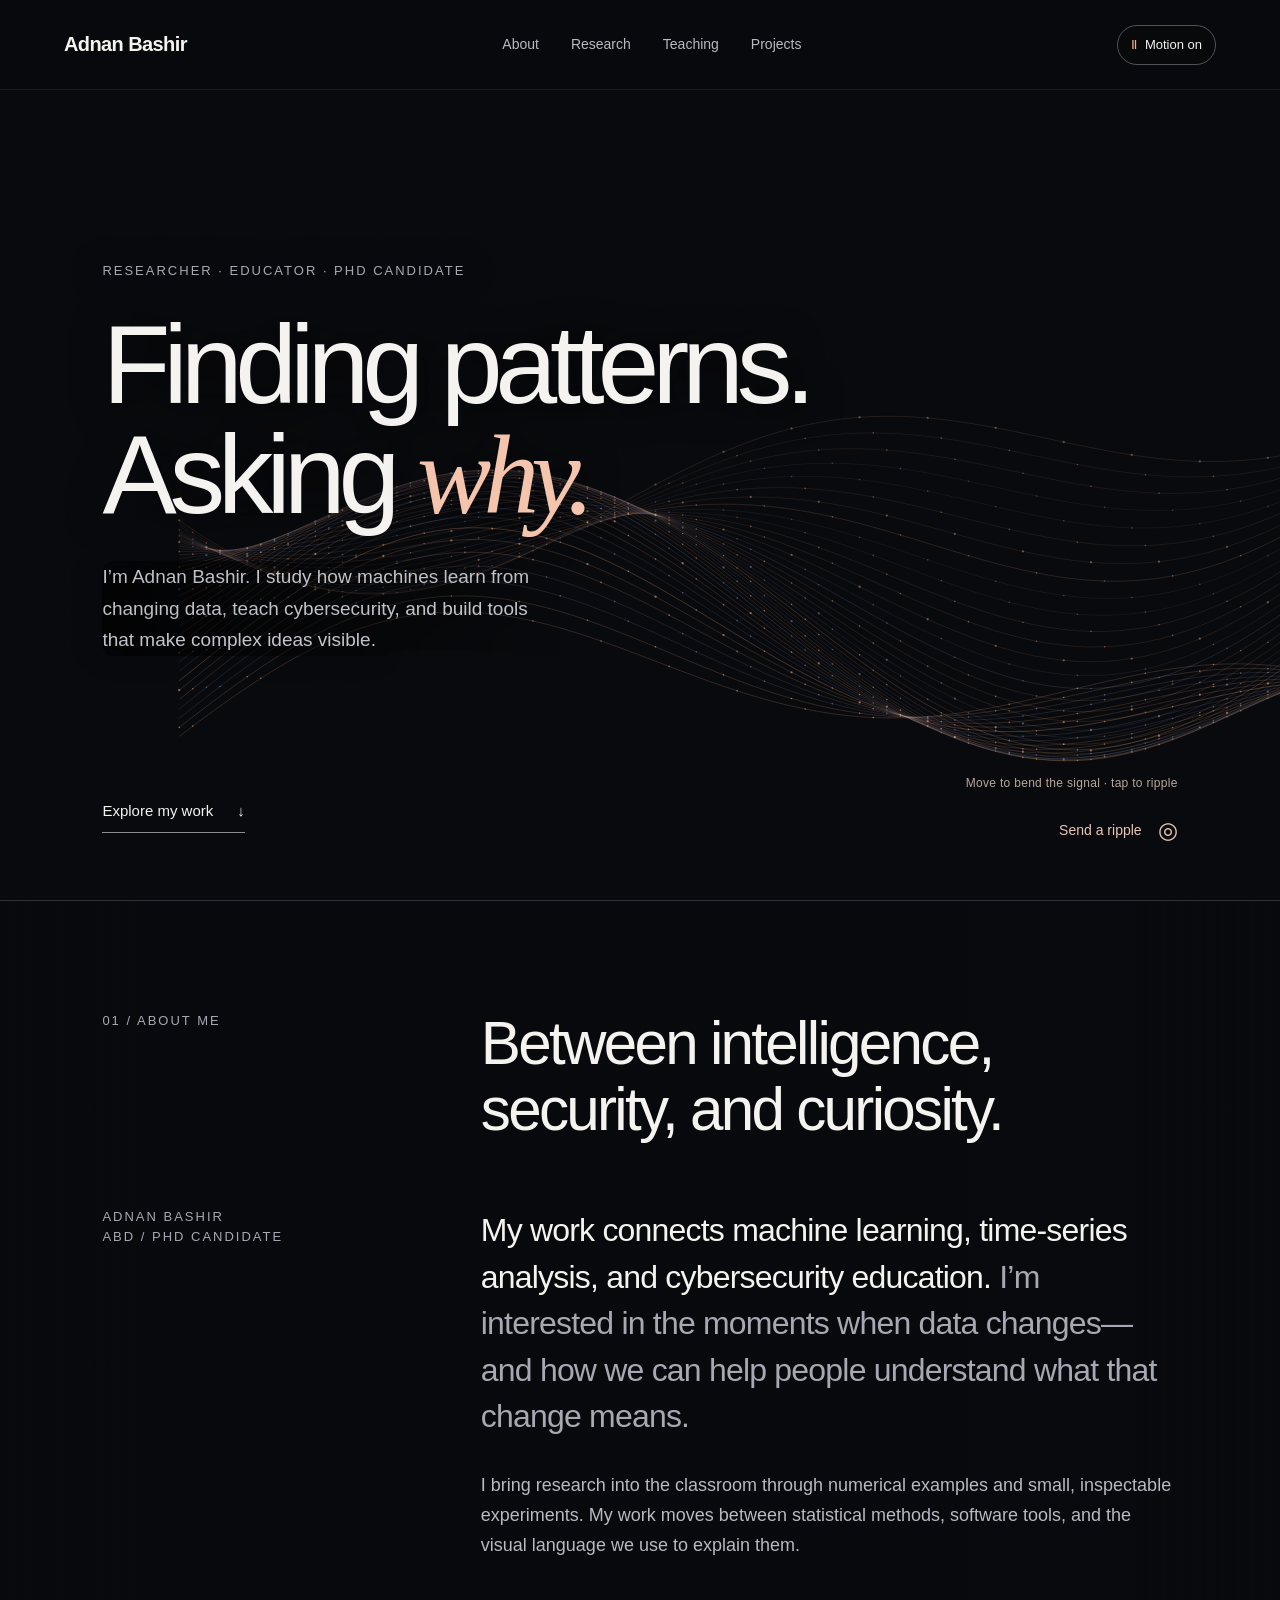
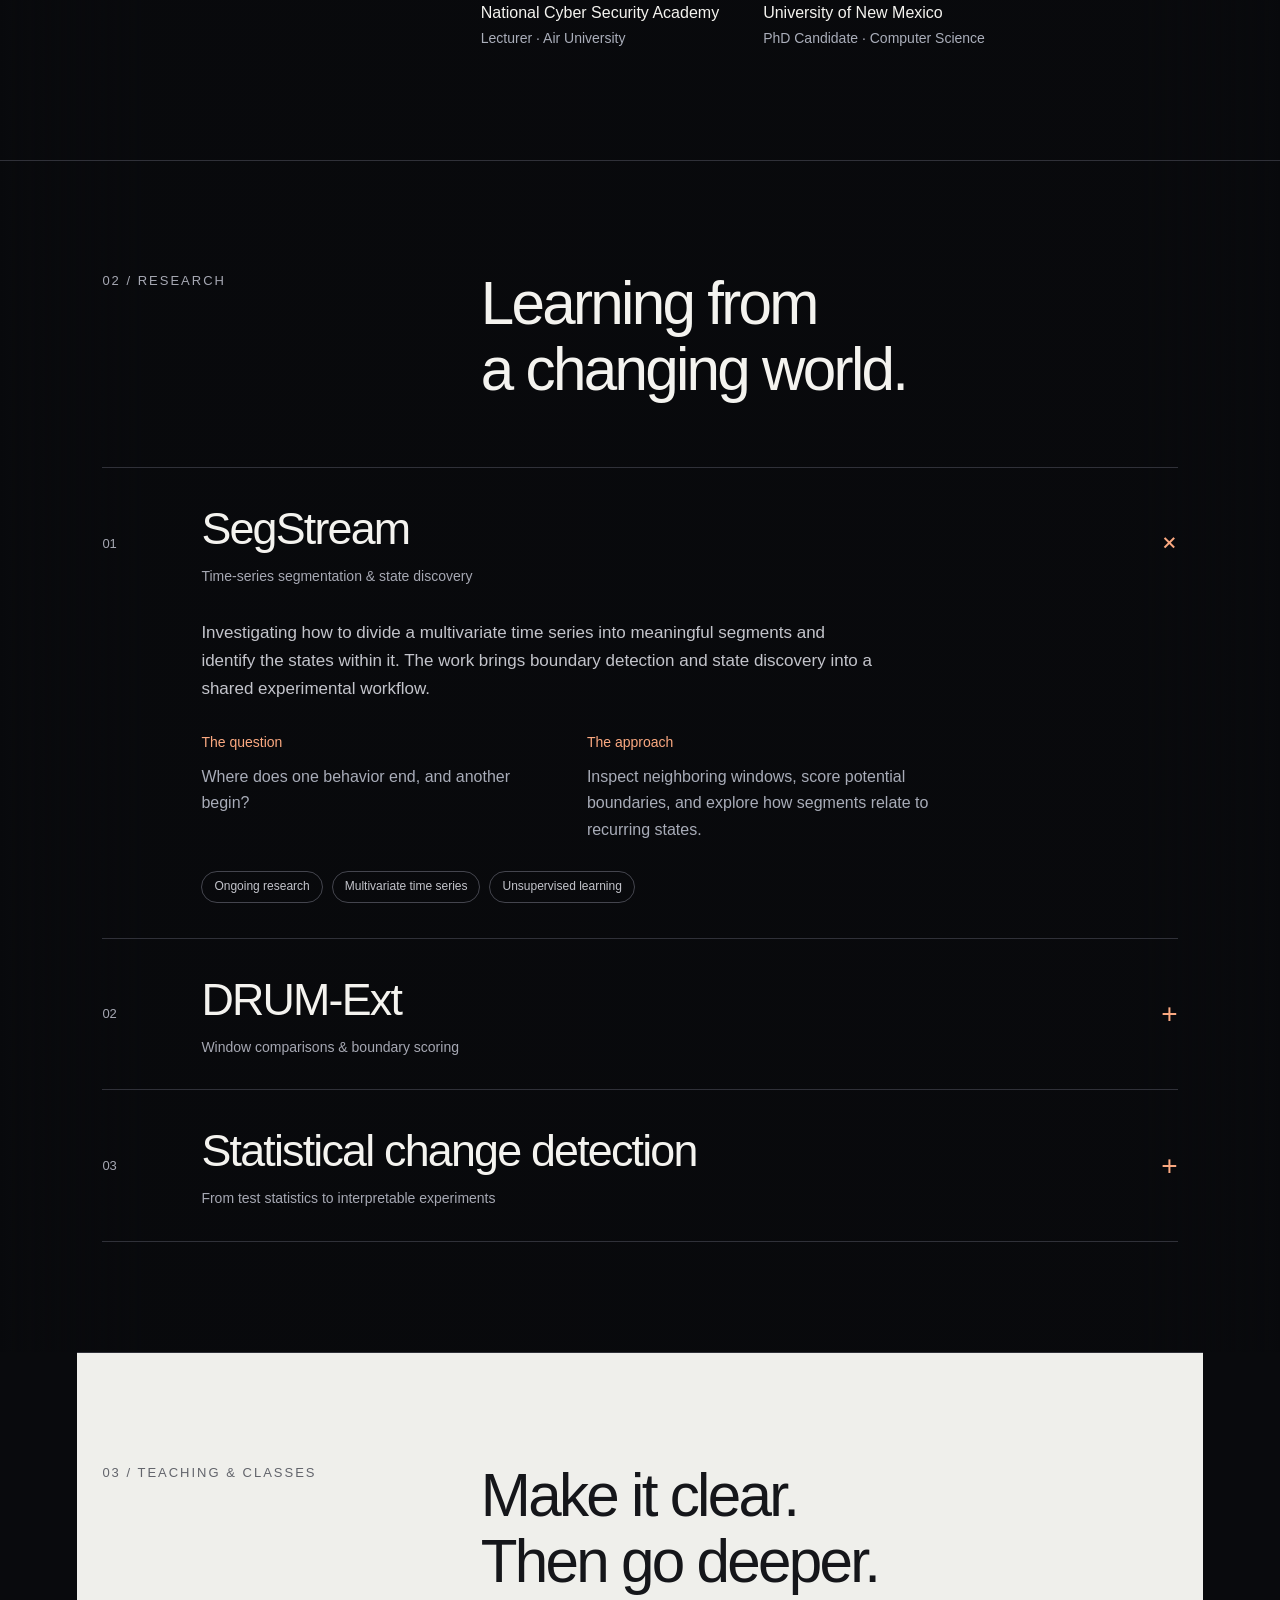
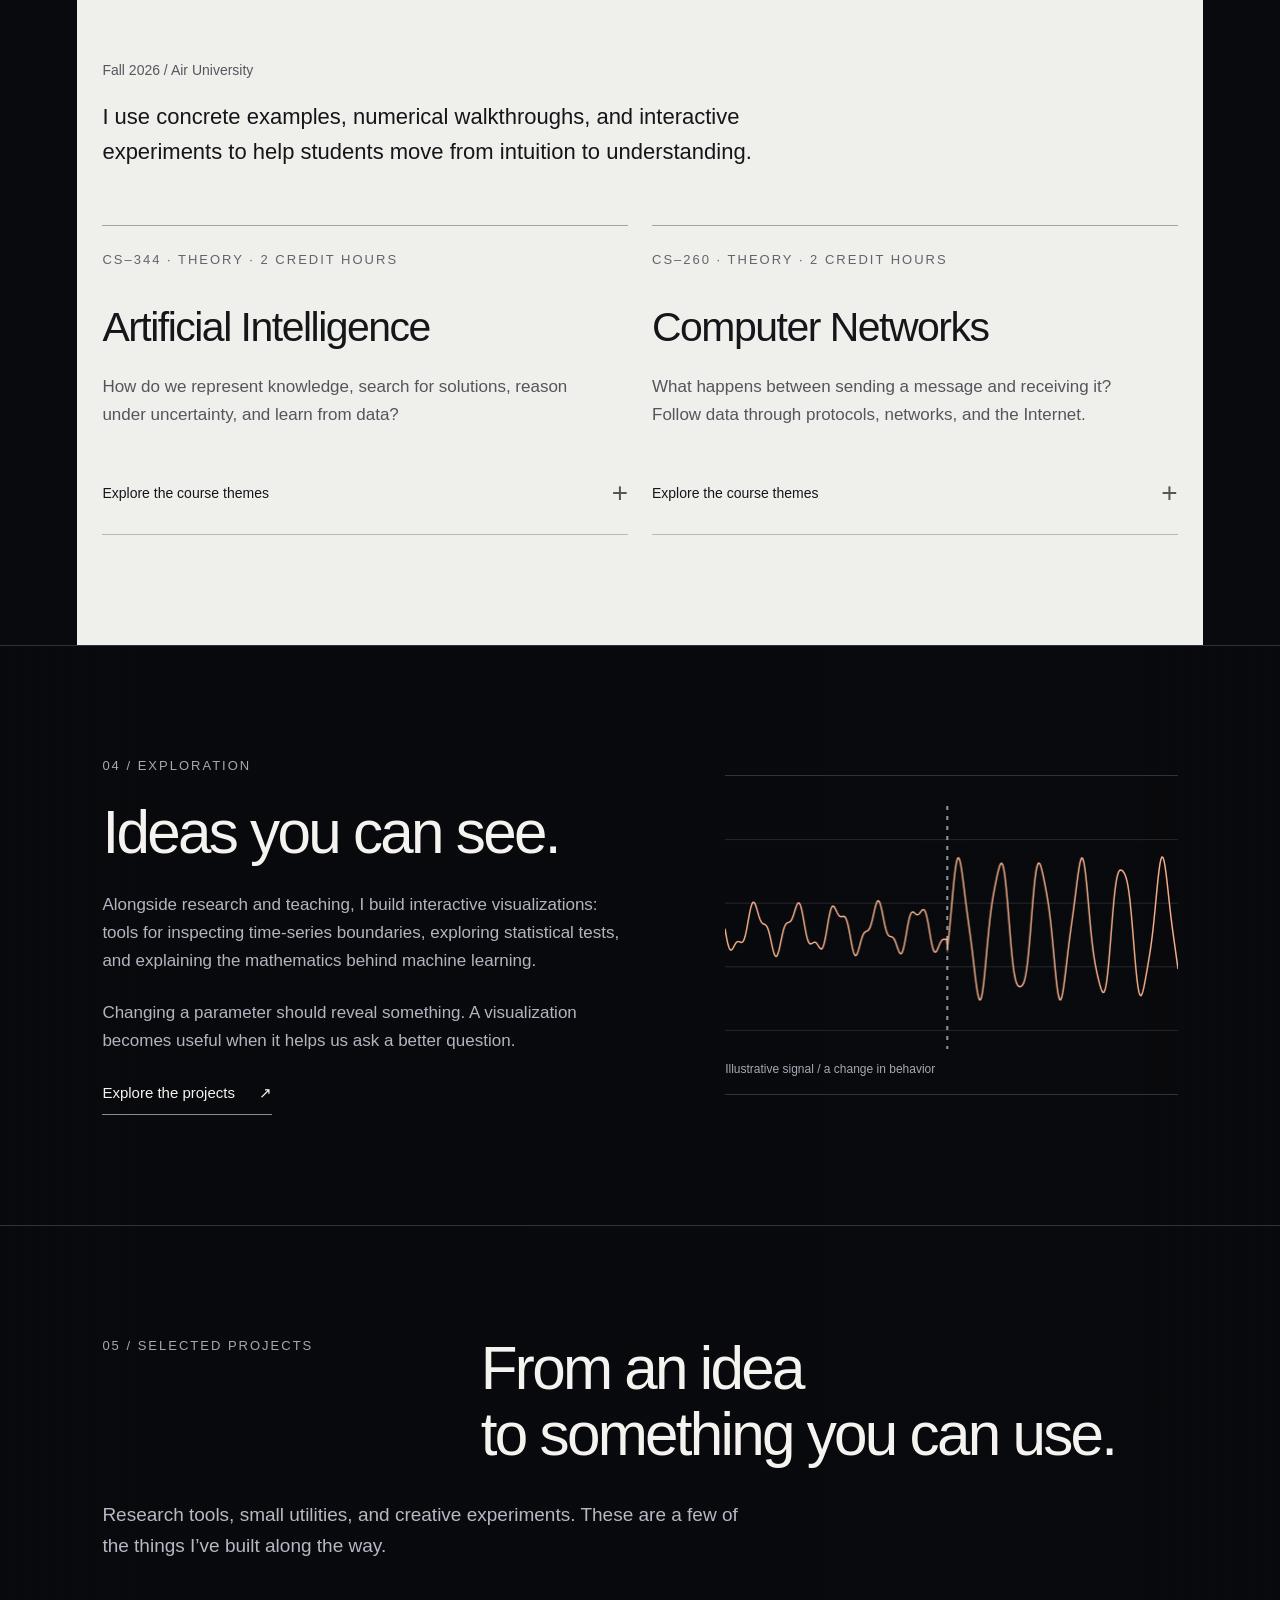
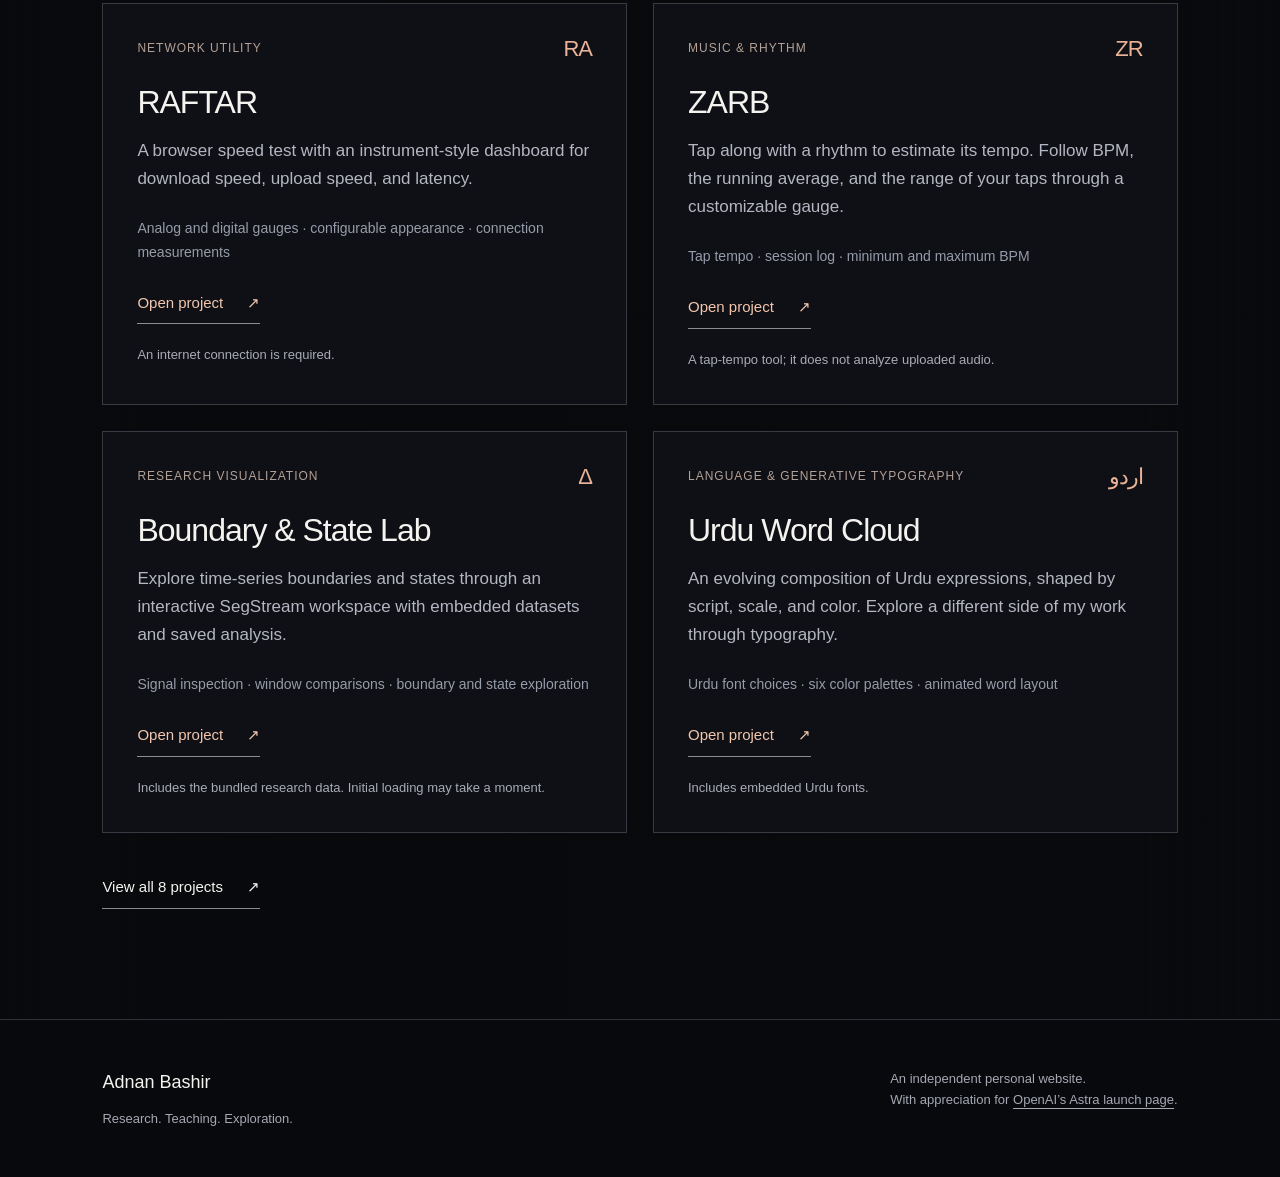
==== index.html @ ae1a03ff "Initial upload" ====
<!doctype html>
<html lang="en"><head><meta charset="utf-8"><meta name="viewport" content="width=device-width, initial-scale=1"><meta name="description" content="Adnan Bashir — AI and time-series researcher, cybersecurity educator, and PhD candidate. Teaching and research at the intersection of intelligence, security, and visual exploration."><meta name="theme-color" content="#090a0d"><title>Adnan Bashir — Research, teaching & exploration</title>
<link rel="stylesheet" href="portfolio.css"></head><body><canvas id="field" aria-hidden="true"></canvas><a class="skip" href="#about">Skip to content</a><header><a class="brand" href="#home">Adnan Bashir</a><nav aria-label="Main navigation"><a href="#about">About</a><a href="#research">Research</a><a href="#teaching">Teaching</a><a href="projects.html">Projects</a></nav><button class="motion" id="motion" aria-pressed="true" aria-label="Pause signal motion">Motion on</button></header><main>
<section id="home" class="hero"><div class="hero-content"><div class="eyebrow">Researcher · Educator · PhD candidate</div><h1>Finding patterns.<br>Asking <em>why.</em></h1><p class="intro">I’m Adnan Bashir. I study how machines learn from changing data, teach cybersecurity, and build tools that make complex ideas visible.</p></div><div class="hero-bottom"><a class="text-link" href="#research">Explore my work <span aria-hidden="true">↓</span></a><div class="signal-actions"><span class="interaction-hint">Move to bend the signal · tap to ripple</span><button class="ripple-button" id="ripple">Send a ripple <span aria-hidden="true">◎</span></button></div></div></section>
<section class="section" id="about"><div class="section-head"><div class="eyebrow">01 / About me</div><h2>Between intelligence,<br>security, and curiosity.</h2></div><div class="bio-grid"><div class="eyebrow">Adnan Bashir<br>ABD / PhD Candidate</div><div><p class="about-copy">My work connects machine learning, time-series analysis, and cybersecurity education. <span>I’m interested in the moments when data changes—and how we can help people understand what that change means.</span></p><p class="bio-note">I bring research into the classroom through numerical examples and small, inspectable experiments. My work moves between statistical methods, software tools, and the visual language we use to explain them.</p><div class="credentials"><div><strong>National Cyber Security Academy</strong>Lecturer · Air University</div><div><strong>University of New Mexico</strong>PhD Candidate · Computer Science</div></div></div></div></section>
<section class="section" id="research"><div class="section-head"><div class="eyebrow">02 / Research</div><h2>Learning from<br>a changing world.</h2></div><div class="research-list">
<details open><summary><span class="number">01</span><h3>SegStream<small>Time-series segmentation & state discovery</small></h3><span class="plus" aria-hidden="true">+</span></summary><div class="detail"><p>Investigating how to divide a multivariate time series into meaningful segments and identify the states within it. The work brings boundary detection and state discovery into a shared experimental workflow.</p><div class="research-notes"><div><h4>The question</h4><p>Where does one behavior end, and another begin?</p></div><div><h4>The approach</h4><p>Inspect neighboring windows, score potential boundaries, and explore how segments relate to recurring states.</p></div></div><div class="tags"><span>Ongoing research</span><span>Multivariate time series</span><span>Unsupervised learning</span></div></div></details>
<details><summary><span class="number">02</span><h3>DRUM-Ext<small>Window comparisons & boundary scoring</small></h3><span class="plus" aria-hidden="true">+</span></summary><div class="detail"><p>Exploring how comparisons between neighboring windows reveal changes in a signal. Experiments examine window size, feature behavior, and boundary scores across different datasets.</p><div class="research-notes"><div><h4>What I examine</h4><p>The influence of window length, feature changes, and the tolerance used to match detected boundaries.</p></div><div><h4>Why it matters</h4><p>A boundary should reflect a change in the underlying behavior, with evidence that can be inspected.</p></div></div><div class="tags"><span>Boundary detection</span><span>Window-based analysis</span><span>Experimental evaluation</span></div></div></details>
<details><summary><span class="number">03</span><h3>Statistical change detection<small>From test statistics to interpretable experiments</small></h3><span class="plus" aria-hidden="true">+</span></summary><div class="detail"><p>Studying nearest-neighbor two-sample tests and ISSD-related methods to understand the evidence behind a detected change. Numerical walkthroughs and visual experiments make assumptions and test behavior easier to inspect.</p><div class="research-notes"><div><h4>The question</h4><p>Do two windows contain evidence of the same distribution?</p></div><div><h4>The explanation</h4><p>Work through the statistic, its null behavior, and what changes under an alternative hypothesis.</p></div></div><div class="tags"><span>Two-sample testing</span><span>Nearest neighbors</span><span>Statistical reasoning</span></div></div></details></div></section>
<section class="section teaching" id="teaching"><div class="section-head"><div class="eyebrow">03 / Teaching & classes</div><h2>Make it clear.<br>Then go deeper.</h2></div><p class="semester">Fall 2026 / Air University</p><p class="teaching-intro">I use concrete examples, numerical walkthroughs, and interactive experiments to help students move from intuition to understanding.</p><div class="courses"><article class="course"><div class="eyebrow">CS–344 · Theory · 2 credit hours</div><h3>Artificial Intelligence</h3><p>How do we represent knowledge, search for solutions, reason under uncertainty, and learn from data?</p><details><summary>Explore the course themes <span class="plus" aria-hidden="true">+</span></summary><div class="detail"><ol><li>Intelligent agents and problem formulation</li><li>Search and problem solving</li><li>Knowledge representation and reasoning</li><li>Uncertainty and probabilistic thinking</li><li>Machine learning within the broader field of AI</li></ol></div></details></article><article class="course"><div class="eyebrow">CS–260 · Theory · 2 credit hours</div><h3>Computer Networks</h3><p>What happens between sending a message and receiving it? Follow data through protocols, networks, and the Internet.</p><details><summary>Explore the course themes <span class="plus" aria-hidden="true">+</span></summary><div class="detail"><ol><li>Network architecture and layered models</li><li>Applications and communication protocols</li><li>Transport and reliable delivery</li><li>Addressing, forwarding, and routing</li><li>Links, transmission, and network security foundations</li></ol></div></details></article></div></section>
<section class="section lab" id="exploration"><div><div class="eyebrow">04 / Exploration</div><h2>Ideas you can see.</h2><p>Alongside research and teaching, I build interactive visualizations: tools for inspecting time-series boundaries, exploring statistical tests, and explaining the mathematics behind machine learning.</p><p>Changing a parameter should reveal something. A visualization becomes useful when it helps us ask a better question.</p><a class="text-link" href="projects.html">Explore the projects <span aria-hidden="true">↗</span></a></div><div class="signal"><canvas id="signal" role="img" aria-label="Illustrative time series with a marked transition from low amplitude to high amplitude"></canvas><span class="signal-label">Illustrative signal / a change in behavior</span></div></section><section class="section featured-projects" id="projects"><div class="section-head"><div class="eyebrow">05 / Selected projects</div><h2>From an idea<br>to something you can use.</h2></div><p class="section-intro">Research tools, small utilities, and creative experiments. These are a few of the things I’ve built along the way.</p><div class="project-grid"><article class="project-card"><div class="project-meta"><span>Network utility</span><span class="project-mark" aria-hidden="true">RA</span></div><h3>RAFTAR</h3><p>A browser speed test with an instrument-style dashboard for download speed, upload speed, and latency.</p><p class="project-feature">Analog and digital gauges · configurable appearance · connection measurements</p><a class="text-link" href="apps/raftar/index.html" target="_blank" rel="noopener noreferrer" aria-label="Open RAFTAR in a new tab">Open project <span aria-hidden="true">↗</span></a><small>An internet connection is required.</small></article><article class="project-card"><div class="project-meta"><span>Music & rhythm</span><span class="project-mark" aria-hidden="true">ZR</span></div><h3>ZARB</h3><p>Tap along with a rhythm to estimate its tempo. Follow BPM, the running average, and the range of your taps through a customizable gauge.</p><p class="project-feature">Tap tempo · session log · minimum and maximum BPM</p><a class="text-link" href="apps/zarb/index.html" target="_blank" rel="noopener noreferrer" aria-label="Open ZARB in a new tab">Open project <span aria-hidden="true">↗</span></a><small>A tap-tempo tool; it does not analyze uploaded audio.</small></article><article class="project-card"><div class="project-meta"><span>Research visualization</span><span class="project-mark" aria-hidden="true">Δ</span></div><h3>Boundary & State Lab</h3><p>Explore time-series boundaries and states through an interactive SegStream workspace with embedded datasets and saved analysis.</p><p class="project-feature">Signal inspection · window comparisons · boundary and state exploration</p><a class="text-link" href="apps/segstream/index.html" target="_blank" rel="noopener noreferrer" aria-label="Open Boundary & State Lab in a new tab">Open project <span aria-hidden="true">↗</span></a><small>Includes the bundled research data. Initial loading may take a moment.</small></article><article class="project-card"><div class="project-meta"><span>Language & generative typography</span><span class="project-mark" aria-hidden="true">اردو</span></div><h3>Urdu Word Cloud</h3><p>An evolving composition of Urdu expressions, shaped by script, scale, and color. Explore a different side of my work through typography.</p><p class="project-feature">Urdu font choices · six color palettes · animated word layout</p><a class="text-link" href="apps/urdu-cloud/index.html" target="_blank" rel="noopener noreferrer" aria-label="Open Urdu Word Cloud in a new tab">Open project <span aria-hidden="true">↗</span></a><small>Includes embedded Urdu fonts.</small></article></div><div class="projects-footer-link"><a class="text-link" href="projects.html">View all 8 projects <span aria-hidden="true">↗</span></a></div></section></main>
<footer><div><div class="footer-name">Adnan Bashir</div><p>Research. Teaching. Exploration.</p></div><div><p>An independent personal website.</p><p>With appreciation for <a href="https://openai.com/index/gpt-6-astra/" target="_blank" rel="noopener noreferrer">OpenAI’s Astra launch page</a>.</p></div></footer>
<script src="signal.js" defer></script></body></html>
---- portfolio.css ----
:root{--bg:#090a0d;--fg:#f4f3ef;--muted:#a6a8b3;--line:#303139;--accent:#fba981}*{box-sizing:border-box}html{scroll-behavior:smooth;scroll-padding-top:100px}body{margin:0;background:var(--bg);color:var(--fg);font:17px/1.65 Arial,Helvetica,sans-serif}a{color:inherit;text-decoration:none}button{font:inherit}a:focus-visible,button:focus-visible,summary:focus-visible{outline:2px solid var(--accent);outline-offset:7px}.skip{position:fixed;top:-100px;background:var(--fg);color:var(--bg);padding:12px;z-index:10}.skip:focus{top:10px}header{height:90px;padding:0 5vw;display:flex;align-items:center;justify-content:space-between;border-bottom:1px solid #ffffff15;background:#090a0de8;position:sticky;top:0;z-index:5;backdrop-filter:blur(18px)}.brand{font-size:20px;letter-spacing:-.6px;font-weight:600}nav{display:flex;gap:32px;font-size:14px}nav a{color:#b8bac2}nav a:hover,nav a.active{color:var(--fg)}main{overflow:hidden}.hero{position:relative;min-height:760px;height:calc(100svh - 90px);max-height:1080px;display:flex;flex-direction:column;justify-content:center;padding:70px 8vw 120px}.hero canvas{position:absolute;inset:0;width:100%;height:100%;opacity:.8;pointer-events:none}.hero:after{content:'';position:absolute;inset:0;background:linear-gradient(90deg,#090a0dd9,transparent 85%);pointer-events:none}.hero-content,.hero-bottom{position:relative;z-index:1}.eyebrow{font:13px/1.5 Arial,sans-serif;letter-spacing:2px;text-transform:uppercase;color:var(--muted)}h1{font-size:clamp(64px,8.7vw,142px);font-weight:400;line-height:.99;letter-spacing:-.065em;margin:30px 0}h1 em{font-family:Georgia,serif;font-weight:400;color:#f4c4ad;letter-spacing:-.07em}.intro{max-width:460px;color:#c3c4cb;font-size:19px;line-height:1.65}.hero-bottom{position:absolute;bottom:42px;left:8vw;right:8vw;display:flex;justify-content:space-between;align-items:center}.text-link{display:inline-flex;gap:24px;align-items:center;border-bottom:1px solid #8c8b91;padding-bottom:8px;font-size:15px}.motion{border:1px solid #52515a;background:#090a0d88;color:var(--fg);padding:8px 15px;border-radius:24px;font-size:13px;cursor:pointer}.section{padding:110px 8vw;border-top:1px solid var(--line)}.section-head{display:grid;grid-template-columns:1fr 2fr;gap:30px;margin-bottom:64px}h2{font-size:clamp(36px,4.7vw,74px);line-height:1.1;font-weight:400;letter-spacing:-.045em;margin:0}p{margin:0 0 24px}.about-copy{font-size:clamp(22px,2.5vw,36px);line-height:1.45;letter-spacing:-.025em}.about-copy span{color:var(--muted)}.bio-grid{display:grid;grid-template-columns:1fr 2fr;gap:30px}.credentials{display:flex;gap:44px;margin-top:40px;font-size:14px;color:#aaaeba}.credentials strong{display:block;font-size:16px;color:var(--fg);font-weight:400}.research-list{border-top:1px solid var(--line)}details{border-bottom:1px solid var(--line)}summary{cursor:pointer;list-style:none;display:grid;grid-template-columns:75px 1fr auto;align-items:center;gap:24px;padding:34px 0}summary::-webkit-details-marker{display:none}.number{font-size:13px;color:var(--muted)}summary h3{font-size:clamp(28px,3.5vw,48px);line-height:1.2;font-weight:400;letter-spacing:-.04em;margin:0}summary small{font-size:14px;font-weight:400;letter-spacing:0;color:var(--muted);display:block;margin-top:12px}.plus{font-size:28px;font-weight:300;color:var(--accent)}details[open] .plus{transform:rotate(45deg)}.detail{max-width:840px;padding:0 0 35px 99px;color:#c3c4cb}.detail p{max-width:680px}.tags{display:flex;flex-wrap:wrap;gap:9px}.tags span{border:1px solid #44454e;border-radius:20px;padding:5px 12px;font-size:12px}.teaching{background:#efefeb;color:#15161a}.teaching .eyebrow{color:#62646b}.teaching-intro{max-width:650px;font-size:22px;line-height:1.55}.courses{display:grid;grid-template-columns:1fr 1fr;gap:24px;margin-top:56px}.course{border-top:1px solid #a3a4a6;padding-top:24px}.course h3{font-weight:400;font-size:36px;letter-spacing:-1.5px;line-height:1.15;margin:35px 0 22px}.course p{max-width:470px;color:#53565d}.course details{border-color:#b7b8ba}.course summary{display:flex;justify-content:space-between;padding:17px 0;font-size:14px}.course .plus{color:#555}.course .detail{padding:5px 0 22px;color:#53565d;font-size:16px}.course ol{padding-left:24px}.lab{display:grid;grid-template-columns:1.15fr 1fr;gap:8vw;align-items:center}.lab h2{margin:25px 0}.lab p{color:#b2b5c0}.signal{height:320px;border-top:1px solid var(--line);border-bottom:1px solid var(--line);position:relative}.signal canvas{width:100%;height:100%}.signal-label{position:absolute;bottom:15px;left:0;font-size:12px;color:var(--muted)}footer{padding:48px 8vw;border-top:1px solid var(--line);display:flex;justify-content:space-between;gap:24px;font-size:13px;color:var(--muted)}footer p{margin:0}footer a{text-decoration:underline;text-underline-offset:4px}.footer-name{color:var(--fg);font-size:18px;margin-bottom:10px} @media(max-width:720px){header{height:auto;min-height:82px;padding:18px 6vw;gap:15px;flex-wrap:wrap}nav{gap:19px;font-size:13px}.hero{height:760px;min-height:680px;padding:60px 6vw 130px}h1{font-size:clamp(58px,12.5vw,90px)}.hero-bottom{left:6vw;right:6vw}.section{padding:70px 6vw}.section-head,.bio-grid,.lab{grid-template-columns:1fr;gap:25px}.section-head{margin-bottom:36px}.credentials{flex-direction:column;gap:20px}.courses{grid-template-columns:1fr;gap:45px}summary{grid-template-columns:28px 1fr 20px;gap:12px}.detail{padding-left:40px}.signal{height:240px}footer{flex-direction:column;padding:35px 6vw}.intro{font-size:17px;max-width:340px}}@media(prefers-reduced-motion:reduce){html{scroll-behavior:auto}}
/* Persistent signal stage: content remains above the interactive field. */
body{isolation:isolate}#field{position:fixed;inset:0;width:100%;height:100%;pointer-events:none;z-index:0}header,main,footer{position:relative;z-index:1}header{position:sticky;gap:24px}.hero:after{display:none}.hero-content{width:max-content;max-width:100%;text-shadow:0 2px 36px #090a0d}.hero .intro{background:linear-gradient(90deg,#090a0da6,transparent);border-radius:12px}.section{position:relative;background:linear-gradient(90deg,transparent,#090a0ded 11%,#090a0df5 89%,transparent)}.teaching{background:linear-gradient(90deg,#efefebd4,#efefeb 11%,#efefeb 89%,#efefebd4)}footer{background:#090a0de0}.motion{white-space:nowrap;font-size:13px;padding:8px 13px;min-height:40px}.motion:before{content:'Ⅱ';padding-right:8px;color:var(--accent)}.motion[aria-pressed=false]:before{content:'▷'}.signal-actions{display:flex;flex-direction:column;align-items:flex-end;gap:10px}.interaction-hint{font-size:12px;color:#b8a69c;letter-spacing:.3px}.ripple-button{border:0;color:#e8c6b5;background:transparent;padding:8px 0;cursor:pointer;font-size:14px;display:flex;gap:16px;align-items:center}.ripple-button:disabled{opacity:.45;cursor:default}.ripple-button span{font-size:23px}.bio-note{font-size:18px;color:#b7b9c3;margin-top:32px;max-width:750px}.research-notes{display:grid;grid-template-columns:1fr 1fr;gap:30px;margin:28px 0}.research-notes h4{font-size:14px;font-weight:400;color:var(--accent);margin:0 0 10px}.research-notes p{font-size:16px;color:#a8acb8;margin:0}.semester{font-size:14px;color:#555861;margin:0 0 18px}.course ol li{margin-bottom:9px}.course h3{font-size:clamp(30px,3.2vw,44px)}.signal{background:#090a0d55}nav a[aria-current=page]{color:#f4c4ad}.projects-intro{padding:95px 8vw 60px;position:relative}.projects-intro h1{font-size:clamp(60px,8vw,112px);margin:25px 0}.projects-intro p{max-width:650px;font-size:20px;color:#bfc0c8}.project-grid{display:grid;grid-template-columns:repeat(2,minmax(0,1fr));gap:26px}.project-card{position:relative;padding:34px;background:#101116e8;border:1px solid #383943;min-width:0;transition:border-color .2s,transform .2s}.project-card:hover{border-color:#bf8c74;transform:translateY(-4px)}.project-card h3{font-size:32px;line-height:1.15;font-weight:400;letter-spacing:-1px;margin:24px 0 16px}.project-card p{color:#b4b6c2;font-size:17px;max-width:540px}.project-card .text-link{color:#f3c7ad}.project-meta{display:flex;align-items:center;justify-content:space-between;gap:15px;color:#b3a197;font-size:12px;letter-spacing:1px;text-transform:uppercase}.project-feature{font-size:14px!important;color:#969caa!important;line-height:1.7}.project-mark{font-size:22px;color:#e9b398;line-height:1;letter-spacing:-1px}.section-intro{max-width:650px;color:#b6b9c4;font-size:19px;margin-bottom:42px}.projects-footer-link{margin-top:40px}.project-count{color:#f4c4ad}.page-projects main{background:linear-gradient(90deg,transparent,#090a0dd9 12%,#090a0de6 88%,transparent)}.page-projects .section{padding-top:30px;border-top:0}.back-link{font-size:14px;color:#b6b9c4;display:inline-block;margin-bottom:24px}.project-card small{display:block;color:#a9acb5;font-size:13px;margin-top:20px}.featured-projects .section-head{margin-bottom:30px}
@media(max-width:950px){header{padding:14px 5vw;gap:15px;min-height:85px;height:auto}.brand{font-size:18px}nav{gap:19px}.section-head{grid-template-columns:1fr 2.3fr}.hero-bottom{gap:20px}.interaction-hint{max-width:220px;text-align:right}.project-card{padding:26px}}
@media(max-width:720px){header{padding:13px 6vw;display:grid;grid-template-columns:1fr auto;row-gap:12px}nav{grid-column:1/-1;grid-row:2;justify-content:space-between;font-size:14px;gap:12px}.motion{grid-column:2;grid-row:1}.hero{height:calc(100svh - 122px);min-height:700px}.hero-bottom{align-items:flex-start;bottom:38px}.interaction-hint{font-size:12px;max-width:165px}.signal-actions{gap:4px}.ripple-button{font-size:13px}.section-head,.research-notes{grid-template-columns:1fr}.research-notes{gap:22px}.project-grid{grid-template-columns:1fr}.projects-intro{padding:65px 6vw 30px}.project-card:hover{transform:none}.page-projects .section{padding-top:20px}.bio-note{font-size:17px}.section{background:linear-gradient(90deg,transparent,#090a0df2 6%,#090a0df2 94%,transparent)}.teaching{background:linear-gradient(90deg,#efefebde,#efefeb 6%,#efefeb 94%,#efefebde)}}
@media(prefers-reduced-motion:reduce){.project-card{transition:none}.project-card:hover{transform:none}}
/* Leave the side fields visible beside the light teaching panel. */
.teaching{margin-inline:6vw;padding-inline:2vw;background:#efefeb}
@media(max-width:720px){.teaching{margin-inline:3vw;padding-inline:3vw}}
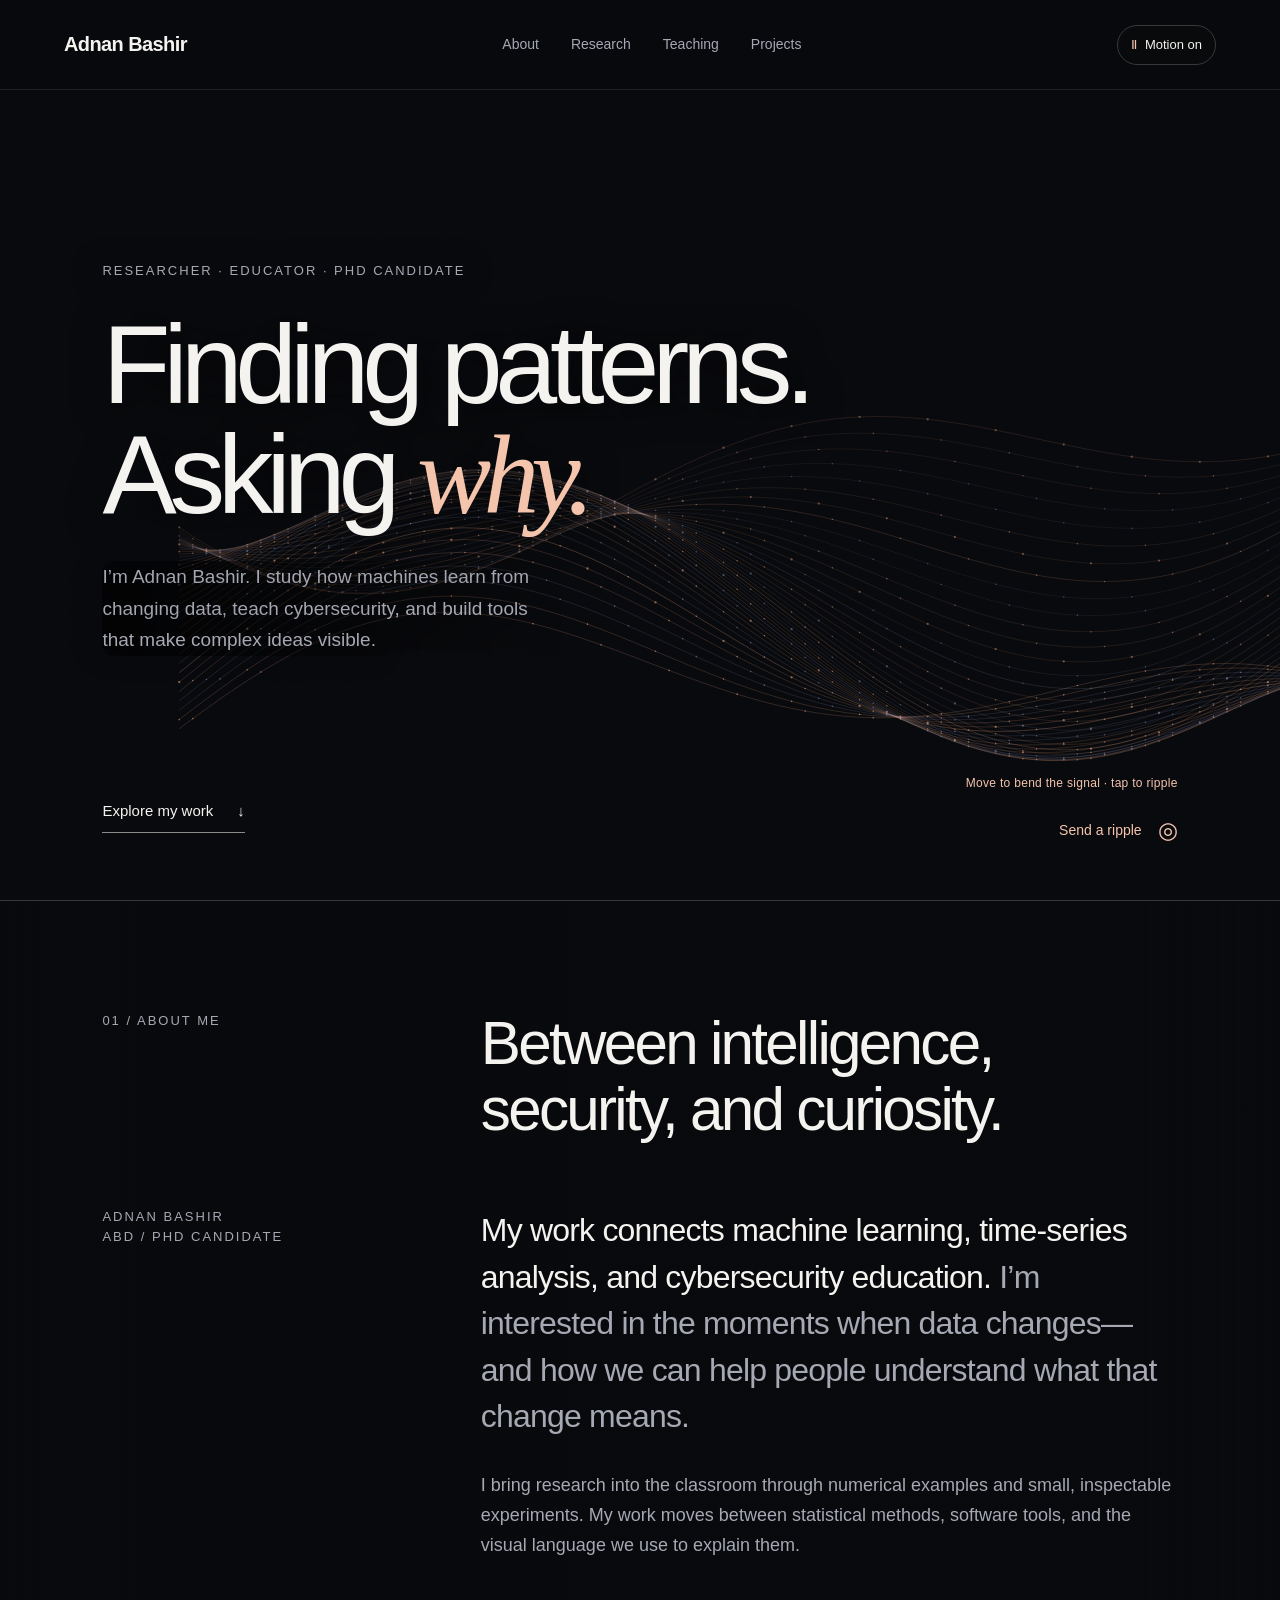
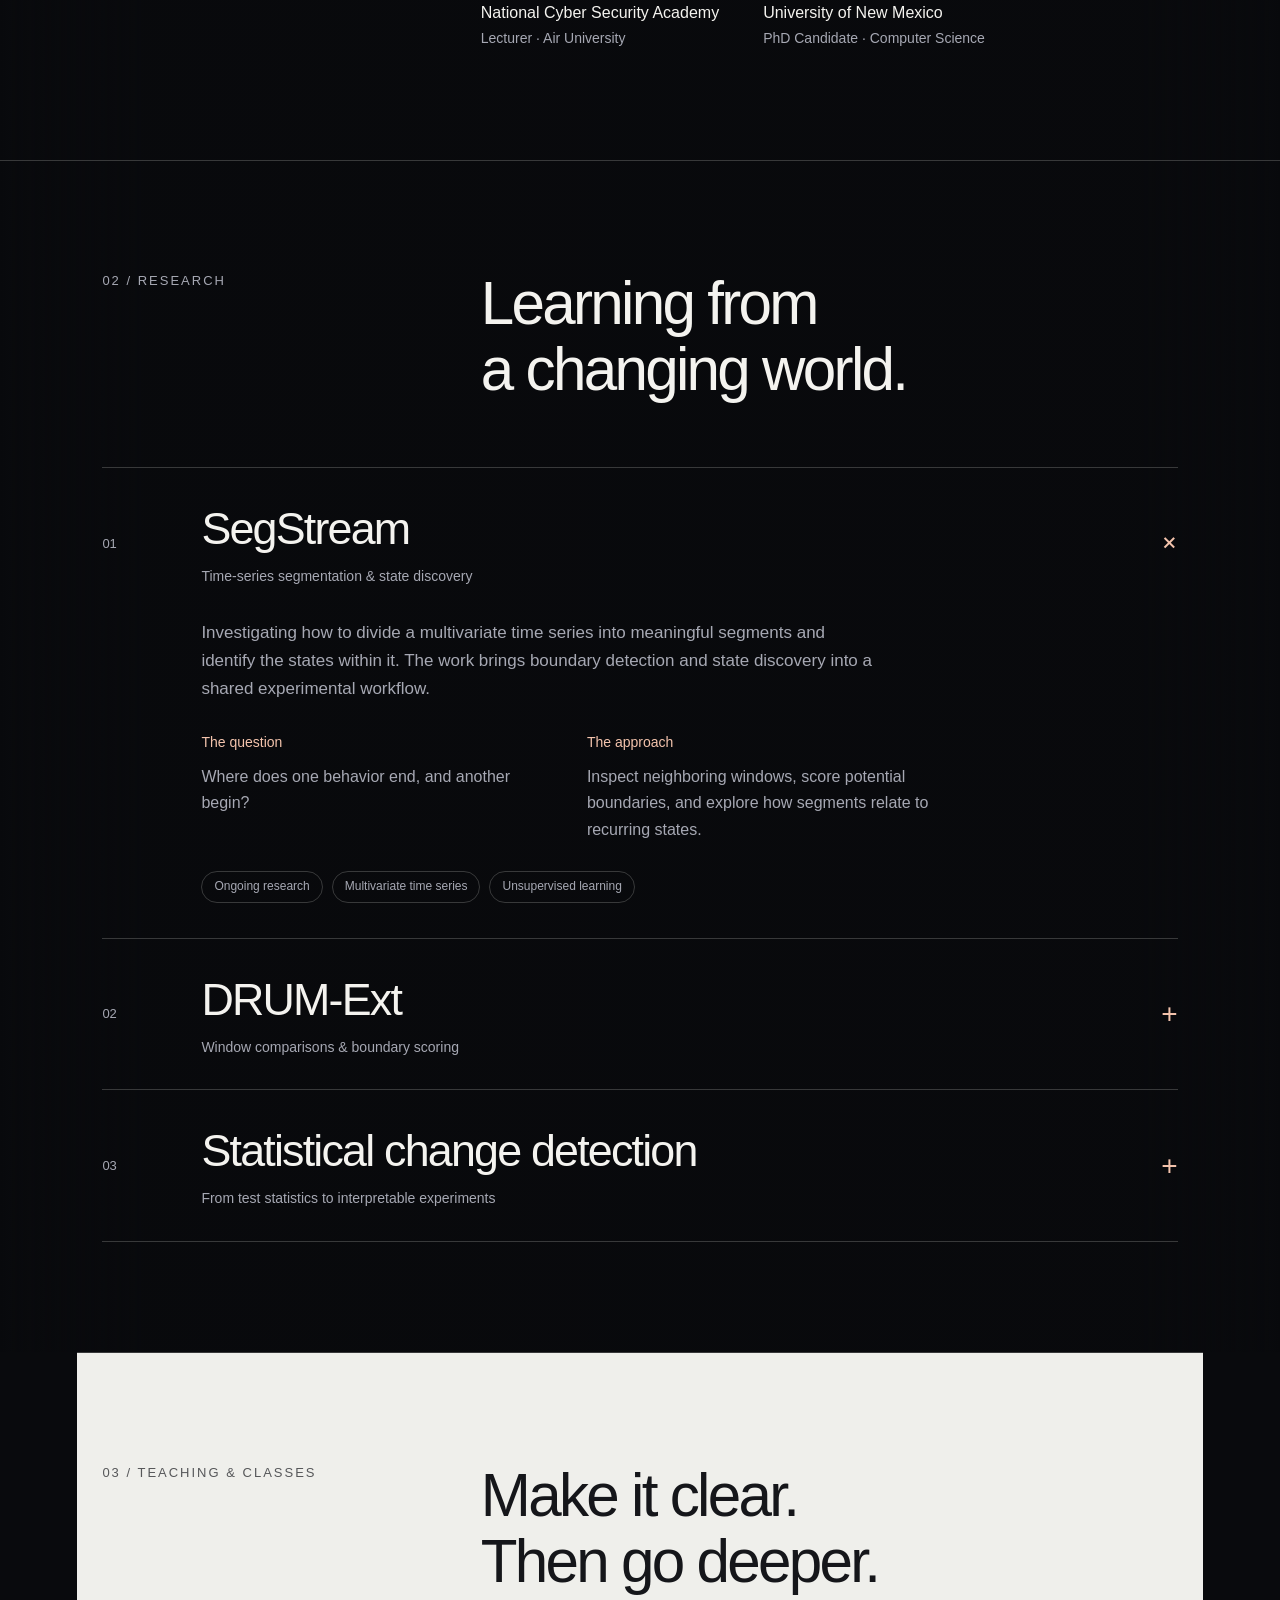
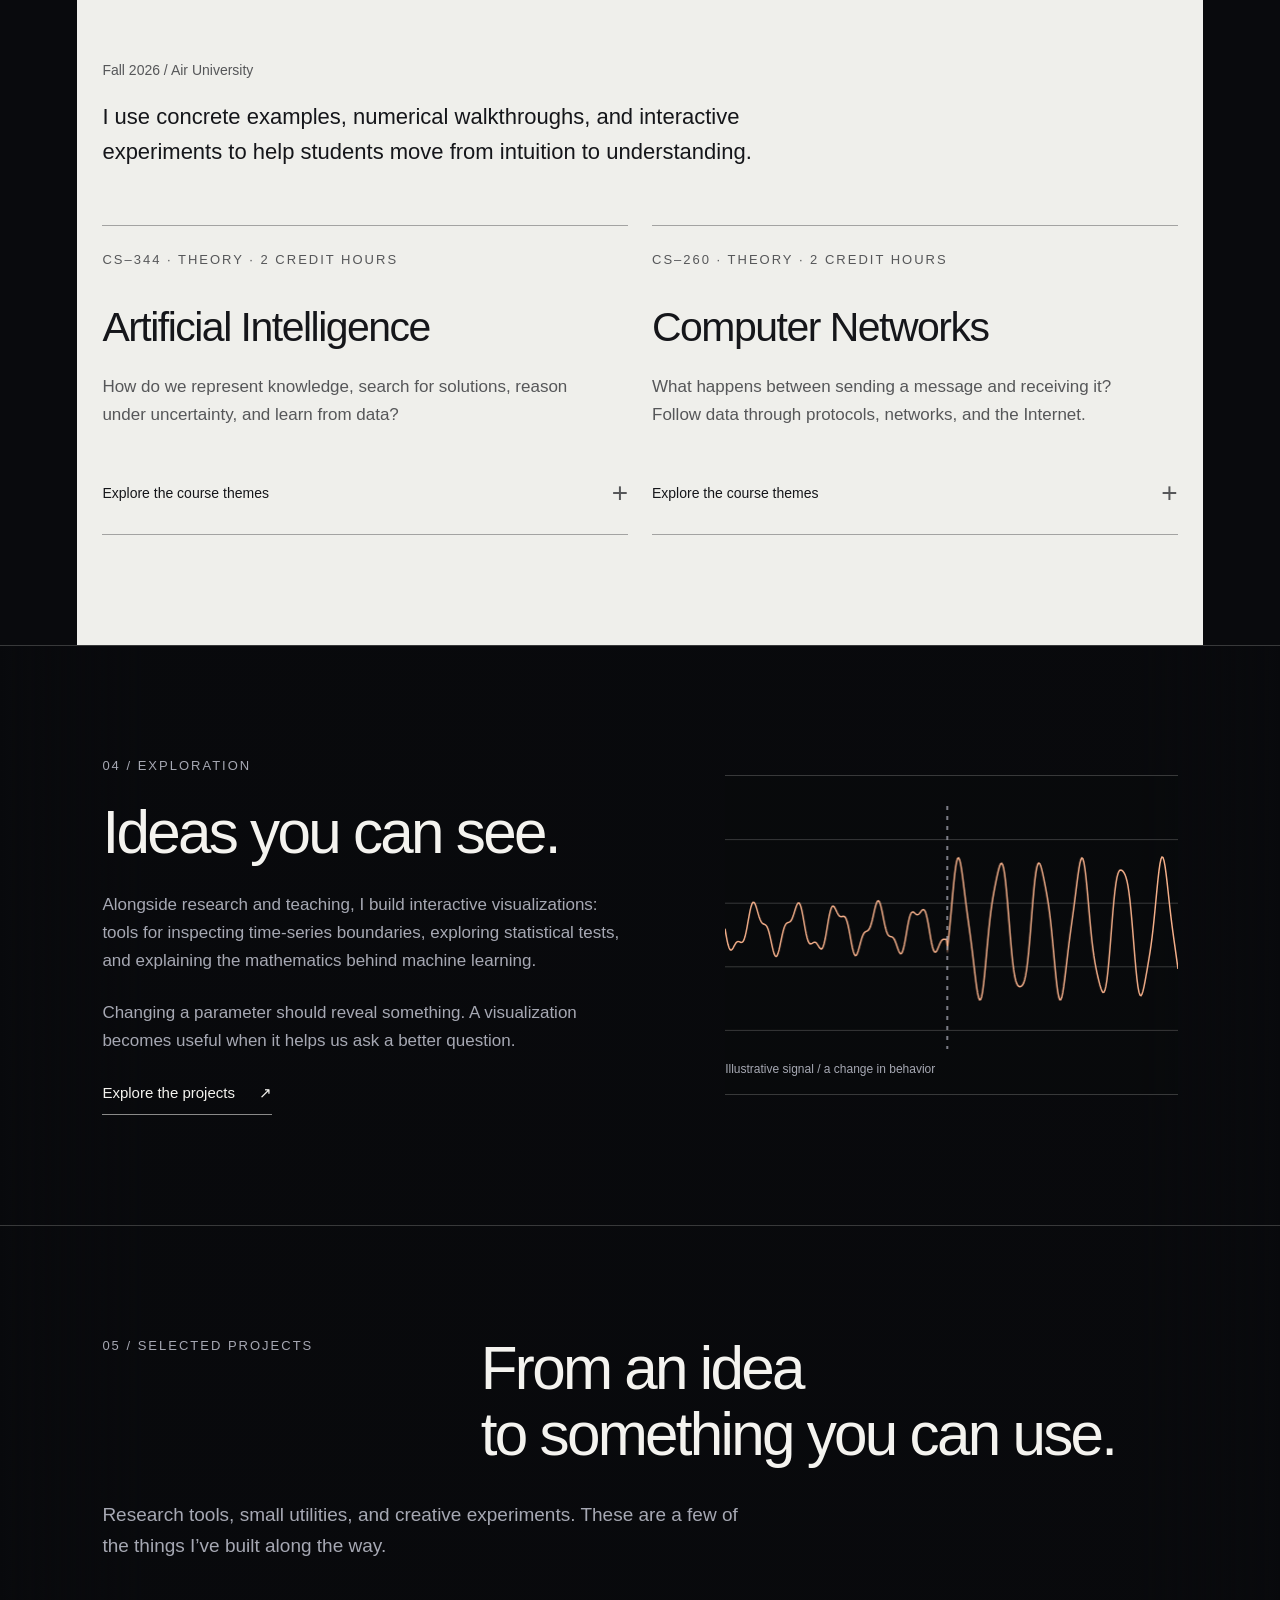
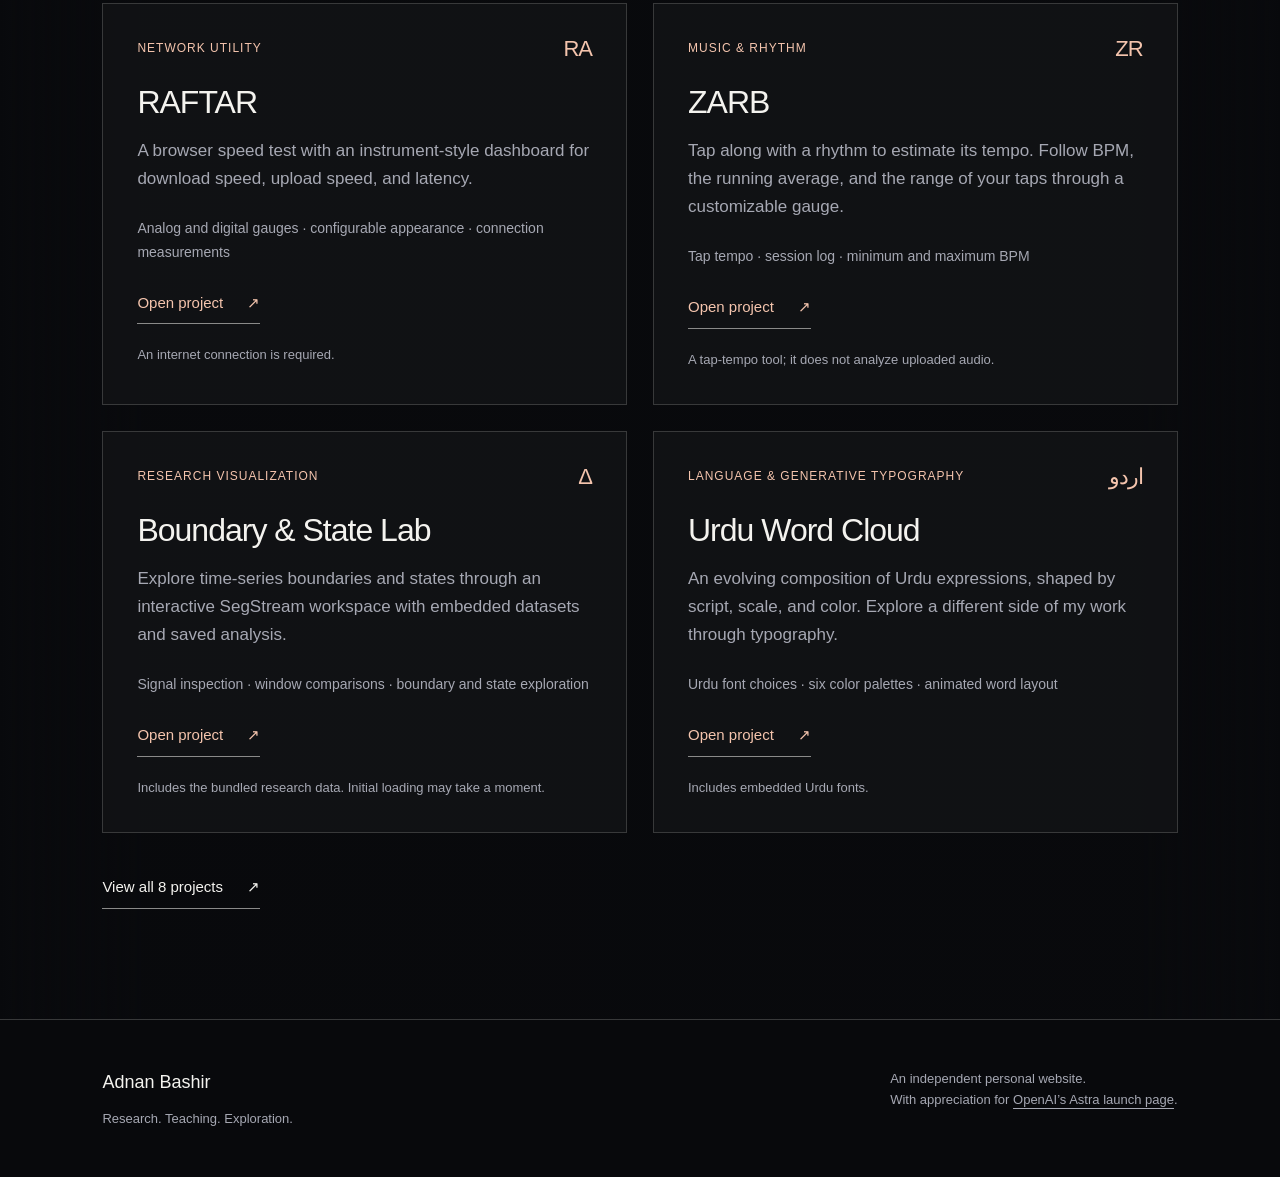
==== commit 1f449f5c: "Update repository" ====
--- a/index.html
+++ b/index.html
@@ -1,13 +1,181 @@
 <!doctype html>
-<html lang="en"><head><meta charset="utf-8"><meta name="viewport" content="width=device-width, initial-scale=1"><meta name="description" content="Adnan Bashir — AI and time-series researcher, cybersecurity educator, and PhD candidate. Teaching and research at the intersection of intelligence, security, and visual exploration."><meta name="theme-color" content="#090a0d"><title>Adnan Bashir — Research, teaching & exploration</title>
-<link rel="stylesheet" href="portfolio.css"></head><body><canvas id="field" aria-hidden="true"></canvas><a class="skip" href="#about">Skip to content</a><header><a class="brand" href="#home">Adnan Bashir</a><nav aria-label="Main navigation"><a href="#about">About</a><a href="#research">Research</a><a href="#teaching">Teaching</a><a href="projects.html">Projects</a></nav><button class="motion" id="motion" aria-pressed="true" aria-label="Pause signal motion">Motion on</button></header><main>
-<section id="home" class="hero"><div class="hero-content"><div class="eyebrow">Researcher · Educator · PhD candidate</div><h1>Finding patterns.<br>Asking <em>why.</em></h1><p class="intro">I’m Adnan Bashir. I study how machines learn from changing data, teach cybersecurity, and build tools that make complex ideas visible.</p></div><div class="hero-bottom"><a class="text-link" href="#research">Explore my work <span aria-hidden="true">↓</span></a><div class="signal-actions"><span class="interaction-hint">Move to bend the signal · tap to ripple</span><button class="ripple-button" id="ripple">Send a ripple <span aria-hidden="true">◎</span></button></div></div></section>
+<html lang="en"><head><meta charset="utf-8"><meta name="viewport" content="width=device-width, initial-scale=1"><meta name="description" content="Adnan Bashir — AI and time-series researcher, cybersecurity educator, and PhD candidate. Teaching and research at the intersection of intelligence, security, and visual exploration."><meta name="theme-color" content="#090a0d"><title>Adnan Bashir — Research, teaching &amp; exploration</title><style>
+:root{--bg:#090a0d;--fg:#f4f3ef;--muted:#a6a8b3;--line:#303139;--accent:#fba981}*{box-sizing:border-box}html{scroll-behavior:smooth;scroll-padding-top:100px}body{margin:0;background:var(--bg);color:var(--fg);font:17px/1.65 Arial,Helvetica,sans-serif}a{color:inherit;text-decoration:none}button{font:inherit}a:focus-visible,button:focus-visible,summary:focus-visible{outline:2px solid var(--accent);outline-offset:7px}.skip{position:fixed;top:-100px;background:var(--fg);color:var(--bg);padding:12px;z-index:10}.skip:focus{top:10px}header{height:90px;padding:0 5vw;display:flex;align-items:center;justify-content:space-between;border-bottom:1px solid #ffffff15;background:#090a0de8;position:sticky;top:0;z-index:5;backdrop-filter:blur(18px)}.brand{font-size:20px;letter-spacing:-.6px;font-weight:600}nav{display:flex;gap:32px;font-size:14px}nav a{color:#b8bac2}nav a:hover,nav a.active{color:var(--fg)}main{overflow:hidden}.hero{position:relative;min-height:760px;height:calc(100svh - 90px);max-height:1080px;display:flex;flex-direction:column;justify-content:center;padding:70px 8vw 120px}.hero canvas{position:absolute;inset:0;width:100%;height:100%;opacity:.8;pointer-events:none}.hero:after{content:'';position:absolute;inset:0;background:linear-gradient(90deg,#090a0dd9,transparent 85%);pointer-events:none}.hero-content,.hero-bottom{position:relative;z-index:1}.eyebrow{font:13px/1.5 Arial,sans-serif;letter-spacing:2px;text-transform:uppercase;color:var(--muted)}h1{font-size:clamp(64px,8.7vw,142px);font-weight:400;line-height:.99;letter-spacing:-.065em;margin:30px 0}h1 em{font-family:Georgia,serif;font-weight:400;color:#f4c4ad;letter-spacing:-.07em}.intro{max-width:460px;color:#c3c4cb;font-size:19px;line-height:1.65}.hero-bottom{position:absolute;bottom:42px;left:8vw;right:8vw;display:flex;justify-content:space-between;align-items:center}.text-link{display:inline-flex;gap:24px;align-items:center;border-bottom:1px solid #8c8b91;padding-bottom:8px;font-size:15px}.motion{border:1px solid #52515a;background:#090a0d88;color:var(--fg);padding:8px 15px;border-radius:24px;font-size:13px;cursor:pointer}.section{padding:110px 8vw;border-top:1px solid var(--line)}.section-head{display:grid;grid-template-columns:1fr 2fr;gap:30px;margin-bottom:64px}h2{font-size:clamp(36px,4.7vw,74px);line-height:1.1;font-weight:400;letter-spacing:-.045em;margin:0}p{margin:0 0 24px}.about-copy{font-size:clamp(22px,2.5vw,36px);line-height:1.45;letter-spacing:-.025em}.about-copy span{color:var(--muted)}.bio-grid{display:grid;grid-template-columns:1fr 2fr;gap:30px}.credentials{display:flex;gap:44px;margin-top:40px;font-size:14px;color:#aaaeba}.credentials strong{display:block;font-size:16px;color:var(--fg);font-weight:400}.research-list{border-top:1px solid var(--line)}details{border-bottom:1px solid var(--line)}summary{cursor:pointer;list-style:none;display:grid;grid-template-columns:75px 1fr auto;align-items:center;gap:24px;padding:34px 0}summary::-webkit-details-marker{display:none}.number{font-size:13px;color:var(--muted)}summary h3{font-size:clamp(28px,3.5vw,48px);line-height:1.2;font-weight:400;letter-spacing:-.04em;margin:0}summary small{font-size:14px;font-weight:400;letter-spacing:0;color:var(--muted);display:block;margin-top:12px}.plus{font-size:28px;font-weight:300;color:var(--accent)}details[open] .plus{transform:rotate(45deg)}.detail{max-width:840px;padding:0 0 35px 99px;color:#c3c4cb}.detail p{max-width:680px}.tags{display:flex;flex-wrap:wrap;gap:9px}.tags span{border:1px solid #44454e;border-radius:20px;padding:5px 12px;font-size:12px}.teaching{background:#efefeb;color:#15161a}.teaching .eyebrow{color:#62646b}.teaching-intro{max-width:650px;font-size:22px;line-height:1.55}.courses{display:grid;grid-template-columns:1fr 1fr;gap:24px;margin-top:56px}.course{border-top:1px solid #a3a4a6;padding-top:24px}.course h3{font-weight:400;font-size:36px;letter-spacing:-1.5px;line-height:1.15;margin:35px 0 22px}.course p{max-width:470px;color:#53565d}.course details{border-color:#b7b8ba}.course summary{display:flex;justify-content:space-between;padding:17px 0;font-size:14px}.course .plus{color:#555}.course .detail{padding:5px 0 22px;color:#53565d;font-size:16px}.course ol{padding-left:24px}.lab{display:grid;grid-template-columns:1.15fr 1fr;gap:8vw;align-items:center}.lab h2{margin:25px 0}.lab p{color:#b2b5c0}.signal{height:320px;border-top:1px solid var(--line);border-bottom:1px solid var(--line);position:relative}.signal canvas{width:100%;height:100%}.signal-label{position:absolute;bottom:15px;left:0;font-size:12px;color:var(--muted)}footer{padding:48px 8vw;border-top:1px solid var(--line);display:flex;justify-content:space-between;gap:24px;font-size:13px;color:var(--muted)}footer p{margin:0}footer a{text-decoration:underline;text-underline-offset:4px}.footer-name{color:var(--fg);font-size:18px;margin-bottom:10px} @media(max-width:720px){header{height:auto;min-height:82px;padding:18px 6vw;gap:15px;flex-wrap:wrap}nav{gap:19px;font-size:13px}.hero{height:760px;min-height:680px;padding:60px 6vw 130px}h1{font-size:clamp(58px,12.5vw,90px)}.hero-bottom{left:6vw;right:6vw}.section{padding:70px 6vw}.section-head,.bio-grid,.lab{grid-template-columns:1fr;gap:25px}.section-head{margin-bottom:36px}.credentials{flex-direction:column;gap:20px}.courses{grid-template-columns:1fr;gap:45px}summary{grid-template-columns:28px 1fr 20px;gap:12px}.detail{padding-left:40px}.signal{height:240px}footer{flex-direction:column;padding:35px 6vw}.intro{font-size:17px;max-width:340px}}@media(prefers-reduced-motion:reduce){html{scroll-behavior:auto}}
+/* Persistent signal stage: content remains above the interactive field. */
+body{isolation:isolate}#field{position:fixed;inset:0;width:100%;height:100%;pointer-events:none;z-index:0}header,main,footer{position:relative;z-index:1}header{position:sticky;gap:24px}.hero:after{display:none}.hero-content{width:max-content;max-width:100%;text-shadow:0 2px 36px #090a0d}.hero .intro{background:linear-gradient(90deg,#090a0da6,transparent);border-radius:12px}.section{position:relative;background:linear-gradient(90deg,transparent,#090a0ded 11%,#090a0df5 89%,transparent)}.teaching{background:linear-gradient(90deg,#efefebd4,#efefeb 11%,#efefeb 89%,#efefebd4)}footer{background:#090a0de0}.motion{white-space:nowrap;font-size:13px;padding:8px 13px;min-height:40px}.motion:before{content:'Ⅱ';padding-right:8px;color:var(--accent)}.motion[aria-pressed=false]:before{content:'▷'}.signal-actions{display:flex;flex-direction:column;align-items:flex-end;gap:10px}.interaction-hint{font-size:12px;color:#b8a69c;letter-spacing:.3px}.ripple-button{border:0;color:#e8c6b5;background:transparent;padding:8px 0;cursor:pointer;font-size:14px;display:flex;gap:16px;align-items:center}.ripple-button:disabled{opacity:.45;cursor:default}.ripple-button span{font-size:23px}.bio-note{font-size:18px;color:#b7b9c3;margin-top:32px;max-width:750px}.research-notes{display:grid;grid-template-columns:1fr 1fr;gap:30px;margin:28px 0}.research-notes h4{font-size:14px;font-weight:400;color:var(--accent);margin:0 0 10px}.research-notes p{font-size:16px;color:#a8acb8;margin:0}.semester{font-size:14px;color:#555861;margin:0 0 18px}.course ol li{margin-bottom:9px}.course h3{font-size:clamp(30px,3.2vw,44px)}.signal{background:#090a0d55}nav a[aria-current=page]{color:#f4c4ad}.projects-intro{padding:95px 8vw 60px;position:relative}.projects-intro h1{font-size:clamp(60px,8vw,112px);margin:25px 0}.projects-intro p{max-width:650px;font-size:20px;color:#bfc0c8}.project-grid{display:grid;grid-template-columns:repeat(2,minmax(0,1fr));gap:26px}.project-card{position:relative;padding:34px;background:#101116e8;border:1px solid #383943;min-width:0;transition:border-color .2s,transform .2s}.project-card:hover{border-color:#bf8c74;transform:translateY(-4px)}.project-card h3{font-size:32px;line-height:1.15;font-weight:400;letter-spacing:-1px;margin:24px 0 16px}.project-card p{color:#b4b6c2;font-size:17px;max-width:540px}.project-card .text-link{color:#f3c7ad}.project-meta{display:flex;align-items:center;justify-content:space-between;gap:15px;color:#b3a197;font-size:12px;letter-spacing:1px;text-transform:uppercase}.project-feature{font-size:14px!important;color:#969caa!important;line-height:1.7}.project-mark{font-size:22px;color:#e9b398;line-height:1;letter-spacing:-1px}.section-intro{max-width:650px;color:#b6b9c4;font-size:19px;margin-bottom:42px}.projects-footer-link{margin-top:40px}.project-count{color:#f4c4ad}.page-projects main{background:linear-gradient(90deg,transparent,#090a0dd9 12%,#090a0de6 88%,transparent)}.page-projects .section{padding-top:30px;border-top:0}.back-link{font-size:14px;color:#b6b9c4;display:inline-block;margin-bottom:24px}.project-card small{display:block;color:#a9acb5;font-size:13px;margin-top:20px}.featured-projects .section-head{margin-bottom:30px}
+@media(max-width:950px){header{padding:14px 5vw;gap:15px;min-height:85px;height:auto}.brand{font-size:18px}nav{gap:19px}.section-head{grid-template-columns:1fr 2.3fr}.hero-bottom{gap:20px}.interaction-hint{max-width:220px;text-align:right}.project-card{padding:26px}}
+@media(max-width:720px){header{padding:13px 6vw;display:grid;grid-template-columns:1fr auto;row-gap:12px}nav{grid-column:1/-1;grid-row:2;justify-content:space-between;font-size:14px;gap:12px}.motion{grid-column:2;grid-row:1}.hero{height:calc(100svh - 122px);min-height:700px}.hero-bottom{align-items:flex-start;bottom:38px}.interaction-hint{font-size:12px;max-width:165px}.signal-actions{gap:4px}.ripple-button{font-size:13px}.section-head,.research-notes{grid-template-columns:1fr}.research-notes{gap:22px}.project-grid{grid-template-columns:1fr}.projects-intro{padding:65px 6vw 30px}.project-card:hover{transform:none}.page-projects .section{padding-top:20px}.bio-note{font-size:17px}.section{background:linear-gradient(90deg,transparent,#090a0df2 6%,#090a0df2 94%,transparent)}.teaching{background:linear-gradient(90deg,#efefebde,#efefeb 6%,#efefeb 94%,#efefebde)}}
+@media(prefers-reduced-motion:reduce){.project-card{transition:none}.project-card:hover{transform:none}}
+/* Leave the side fields visible beside the light teaching panel. */
+.teaching{margin-inline:6vw;padding-inline:2vw;background:#efefeb}
+@media(max-width:720px){.teaching{margin-inline:3vw;padding-inline:3vw}}
+
+:root{--bg:#090a0d;--fg:#f4f3ef;--muted:#a6a8b3;--line:#38393a;--accent:#f4c4ad;--signal-a:#f3ae89;--signal-b:#8992b8;--signal-grid:#38393a;--signal-marker:#a6a8b3}
+body{background:#090a0d;color:#f4f3ef}header{background:rgba(9,10,13,0.94);border-color:rgba(244,243,239,0.1)}nav a{color:#a6a8b3}nav a:hover,nav a.active,nav a[aria-current=page]{color:#f4c4ad}.hero-content{text-shadow:0 2px 36px #090a0d}.hero .intro{background:linear-gradient(90deg,rgba(9,10,13,0.65),transparent)}h1 em{color:#f4c4ad}.intro,.bio-note,.lab p,.section-intro,.projects-intro p{color:#a6a8b3}.section,.page-projects main{background:linear-gradient(90deg,transparent,rgba(9,10,13,0.93) 11%,rgba(9,10,13,0.96) 89%,transparent)}.motion{color:#f4f3ef;background:rgba(9,10,13,0.6);border-color:#38393a}.interaction-hint,.ripple-button,.research-notes h4,.project-count,.project-mark{color:#f4c4ad}.credentials,.detail,.research-notes p,.back-link{color:#a6a8b3}.credentials strong,.footer-name{color:#f4f3ef}.tags span{border-color:#38393a}.text-link{border-color:#8a8a89}.signal{background:rgba(9,10,13,0.3)}.signal-label,.eyebrow,.number,summary small{color:#a6a8b3}footer{background:rgba(9,10,13,0.88);color:#a6a8b3;border-color:#38393a}.project-card{background:rgba(17,18,21,0.95);border-color:#38393a}.project-card:hover{border-color:#f4c4ad}.project-card .text-link,.project-meta{color:#f4c4ad}.project-card p,.project-feature,.project-card small{color:#a6a8b3!important}.teaching{background:#efefeb;color:#15161a}.teaching .eyebrow,.semester,.course p,.course .detail,.course .plus{color:#565759}.course,.course details{border-color:#a3a3a2}.teaching .teaching-intro,.course h3{color:#15161a}.teaching .semester{color:#565759}.skip{background:#f4f3ef;color:#090a0d}
+@media(max-width:720px){.section,.page-projects main{background:linear-gradient(90deg,transparent,rgba(9,10,13,0.95) 6%,rgba(9,10,13,0.95) 94%,transparent)}.teaching{background:#efefeb}}</style></head><body><canvas id="field" aria-hidden="true"></canvas><a class="skip" href="#about">Skip to content</a><header><a class="brand" href="#home">Adnan Bashir</a><nav aria-label="Main navigation"><a href="#about">About</a><a href="#research">Research</a><a href="#teaching">Teaching</a><a href="projects.html">Projects</a></nav><button class="motion" id="motion" aria-pressed="true" aria-label="Pause signal motion">Motion on</button></header><main><section id="home" class="hero"><div class="hero-content"><div class="eyebrow">Researcher · Educator · PhD candidate</div><h1>Finding patterns.<br>Asking <em>why.</em></h1><p class="intro">I’m Adnan Bashir. I study how machines learn from changing data, teach cybersecurity, and build tools that make complex ideas visible.</p></div><div class="hero-bottom"><a class="text-link" href="#research">Explore my work <span aria-hidden="true">↓</span></a><div class="signal-actions"><span class="interaction-hint">Move to bend the signal · tap to ripple</span><button class="ripple-button" id="ripple">Send a ripple <span aria-hidden="true">◎</span></button></div></div></section>
 <section class="section" id="about"><div class="section-head"><div class="eyebrow">01 / About me</div><h2>Between intelligence,<br>security, and curiosity.</h2></div><div class="bio-grid"><div class="eyebrow">Adnan Bashir<br>ABD / PhD Candidate</div><div><p class="about-copy">My work connects machine learning, time-series analysis, and cybersecurity education. <span>I’m interested in the moments when data changes—and how we can help people understand what that change means.</span></p><p class="bio-note">I bring research into the classroom through numerical examples and small, inspectable experiments. My work moves between statistical methods, software tools, and the visual language we use to explain them.</p><div class="credentials"><div><strong>National Cyber Security Academy</strong>Lecturer · Air University</div><div><strong>University of New Mexico</strong>PhD Candidate · Computer Science</div></div></div></div></section>
-<section class="section" id="research"><div class="section-head"><div class="eyebrow">02 / Research</div><h2>Learning from<br>a changing world.</h2></div><div class="research-list">
-<details open><summary><span class="number">01</span><h3>SegStream<small>Time-series segmentation & state discovery</small></h3><span class="plus" aria-hidden="true">+</span></summary><div class="detail"><p>Investigating how to divide a multivariate time series into meaningful segments and identify the states within it. The work brings boundary detection and state discovery into a shared experimental workflow.</p><div class="research-notes"><div><h4>The question</h4><p>Where does one behavior end, and another begin?</p></div><div><h4>The approach</h4><p>Inspect neighboring windows, score potential boundaries, and explore how segments relate to recurring states.</p></div></div><div class="tags"><span>Ongoing research</span><span>Multivariate time series</span><span>Unsupervised learning</span></div></div></details>
-<details><summary><span class="number">02</span><h3>DRUM-Ext<small>Window comparisons & boundary scoring</small></h3><span class="plus" aria-hidden="true">+</span></summary><div class="detail"><p>Exploring how comparisons between neighboring windows reveal changes in a signal. Experiments examine window size, feature behavior, and boundary scores across different datasets.</p><div class="research-notes"><div><h4>What I examine</h4><p>The influence of window length, feature changes, and the tolerance used to match detected boundaries.</p></div><div><h4>Why it matters</h4><p>A boundary should reflect a change in the underlying behavior, with evidence that can be inspected.</p></div></div><div class="tags"><span>Boundary detection</span><span>Window-based analysis</span><span>Experimental evaluation</span></div></div></details>
-<details><summary><span class="number">03</span><h3>Statistical change detection<small>From test statistics to interpretable experiments</small></h3><span class="plus" aria-hidden="true">+</span></summary><div class="detail"><p>Studying nearest-neighbor two-sample tests and ISSD-related methods to understand the evidence behind a detected change. Numerical walkthroughs and visual experiments make assumptions and test behavior easier to inspect.</p><div class="research-notes"><div><h4>The question</h4><p>Do two windows contain evidence of the same distribution?</p></div><div><h4>The explanation</h4><p>Work through the statistic, its null behavior, and what changes under an alternative hypothesis.</p></div></div><div class="tags"><span>Two-sample testing</span><span>Nearest neighbors</span><span>Statistical reasoning</span></div></div></details></div></section>
-<section class="section teaching" id="teaching"><div class="section-head"><div class="eyebrow">03 / Teaching & classes</div><h2>Make it clear.<br>Then go deeper.</h2></div><p class="semester">Fall 2026 / Air University</p><p class="teaching-intro">I use concrete examples, numerical walkthroughs, and interactive experiments to help students move from intuition to understanding.</p><div class="courses"><article class="course"><div class="eyebrow">CS–344 · Theory · 2 credit hours</div><h3>Artificial Intelligence</h3><p>How do we represent knowledge, search for solutions, reason under uncertainty, and learn from data?</p><details><summary>Explore the course themes <span class="plus" aria-hidden="true">+</span></summary><div class="detail"><ol><li>Intelligent agents and problem formulation</li><li>Search and problem solving</li><li>Knowledge representation and reasoning</li><li>Uncertainty and probabilistic thinking</li><li>Machine learning within the broader field of AI</li></ol></div></details></article><article class="course"><div class="eyebrow">CS–260 · Theory · 2 credit hours</div><h3>Computer Networks</h3><p>What happens between sending a message and receiving it? Follow data through protocols, networks, and the Internet.</p><details><summary>Explore the course themes <span class="plus" aria-hidden="true">+</span></summary><div class="detail"><ol><li>Network architecture and layered models</li><li>Applications and communication protocols</li><li>Transport and reliable delivery</li><li>Addressing, forwarding, and routing</li><li>Links, transmission, and network security foundations</li></ol></div></details></article></div></section>
-<section class="section lab" id="exploration"><div><div class="eyebrow">04 / Exploration</div><h2>Ideas you can see.</h2><p>Alongside research and teaching, I build interactive visualizations: tools for inspecting time-series boundaries, exploring statistical tests, and explaining the mathematics behind machine learning.</p><p>Changing a parameter should reveal something. A visualization becomes useful when it helps us ask a better question.</p><a class="text-link" href="projects.html">Explore the projects <span aria-hidden="true">↗</span></a></div><div class="signal"><canvas id="signal" role="img" aria-label="Illustrative time series with a marked transition from low amplitude to high amplitude"></canvas><span class="signal-label">Illustrative signal / a change in behavior</span></div></section><section class="section featured-projects" id="projects"><div class="section-head"><div class="eyebrow">05 / Selected projects</div><h2>From an idea<br>to something you can use.</h2></div><p class="section-intro">Research tools, small utilities, and creative experiments. These are a few of the things I’ve built along the way.</p><div class="project-grid"><article class="project-card"><div class="project-meta"><span>Network utility</span><span class="project-mark" aria-hidden="true">RA</span></div><h3>RAFTAR</h3><p>A browser speed test with an instrument-style dashboard for download speed, upload speed, and latency.</p><p class="project-feature">Analog and digital gauges · configurable appearance · connection measurements</p><a class="text-link" href="apps/raftar/index.html" target="_blank" rel="noopener noreferrer" aria-label="Open RAFTAR in a new tab">Open project <span aria-hidden="true">↗</span></a><small>An internet connection is required.</small></article><article class="project-card"><div class="project-meta"><span>Music & rhythm</span><span class="project-mark" aria-hidden="true">ZR</span></div><h3>ZARB</h3><p>Tap along with a rhythm to estimate its tempo. Follow BPM, the running average, and the range of your taps through a customizable gauge.</p><p class="project-feature">Tap tempo · session log · minimum and maximum BPM</p><a class="text-link" href="apps/zarb/index.html" target="_blank" rel="noopener noreferrer" aria-label="Open ZARB in a new tab">Open project <span aria-hidden="true">↗</span></a><small>A tap-tempo tool; it does not analyze uploaded audio.</small></article><article class="project-card"><div class="project-meta"><span>Research visualization</span><span class="project-mark" aria-hidden="true">Δ</span></div><h3>Boundary & State Lab</h3><p>Explore time-series boundaries and states through an interactive SegStream workspace with embedded datasets and saved analysis.</p><p class="project-feature">Signal inspection · window comparisons · boundary and state exploration</p><a class="text-link" href="apps/segstream/index.html" target="_blank" rel="noopener noreferrer" aria-label="Open Boundary & State Lab in a new tab">Open project <span aria-hidden="true">↗</span></a><small>Includes the bundled research data. Initial loading may take a moment.</small></article><article class="project-card"><div class="project-meta"><span>Language & generative typography</span><span class="project-mark" aria-hidden="true">اردو</span></div><h3>Urdu Word Cloud</h3><p>An evolving composition of Urdu expressions, shaped by script, scale, and color. Explore a different side of my work through typography.</p><p class="project-feature">Urdu font choices · six color palettes · animated word layout</p><a class="text-link" href="apps/urdu-cloud/index.html" target="_blank" rel="noopener noreferrer" aria-label="Open Urdu Word Cloud in a new tab">Open project <span aria-hidden="true">↗</span></a><small>Includes embedded Urdu fonts.</small></article></div><div class="projects-footer-link"><a class="text-link" href="projects.html">View all 8 projects <span aria-hidden="true">↗</span></a></div></section></main>
-<footer><div><div class="footer-name">Adnan Bashir</div><p>Research. Teaching. Exploration.</p></div><div><p>An independent personal website.</p><p>With appreciation for <a href="https://openai.com/index/gpt-6-astra/" target="_blank" rel="noopener noreferrer">OpenAI’s Astra launch page</a>.</p></div></footer>
-<script src="signal.js" defer></script></body></html>
+<section class="section" id="research"><div class="section-head"><div class="eyebrow">02 / Research</div><h2>Learning from<br>a changing world.</h2></div><div class="research-list"><details open><summary><span class="number">01</span><h3>SegStream<small>Time-series segmentation &amp; state discovery</small></h3><span class="plus" aria-hidden="true">+</span></summary><div class="detail"><p>Investigating how to divide a multivariate time series into meaningful segments and identify the states within it. The work brings boundary detection and state discovery into a shared experimental workflow.</p><div class="research-notes"><div><h4>The question</h4><p>Where does one behavior end, and another begin?</p></div><div><h4>The approach</h4><p>Inspect neighboring windows, score potential boundaries, and explore how segments relate to recurring states.</p></div></div><div class="tags"><span>Ongoing research</span><span>Multivariate time series</span><span>Unsupervised learning</span></div></div></details><details><summary><span class="number">02</span><h3>DRUM-Ext<small>Window comparisons &amp; boundary scoring</small></h3><span class="plus" aria-hidden="true">+</span></summary><div class="detail"><p>Exploring how comparisons between neighboring windows reveal changes in a signal. Experiments examine window size, feature behavior, and boundary scores across different datasets.</p><div class="research-notes"><div><h4>What I examine</h4><p>The influence of window length, feature changes, and the tolerance used to match detected boundaries.</p></div><div><h4>Why it matters</h4><p>A boundary should reflect a change in the underlying behavior, with evidence that can be inspected.</p></div></div><div class="tags"><span>Boundary detection</span><span>Window-based analysis</span><span>Experimental evaluation</span></div></div></details><details><summary><span class="number">03</span><h3>Statistical change detection<small>From test statistics to interpretable experiments</small></h3><span class="plus" aria-hidden="true">+</span></summary><div class="detail"><p>Studying nearest-neighbor two-sample tests and ISSD-related methods to understand the evidence behind a detected change. Numerical walkthroughs and visual experiments make assumptions and test behavior easier to inspect.</p><div class="research-notes"><div><h4>The question</h4><p>Do two windows contain evidence of the same distribution?</p></div><div><h4>The explanation</h4><p>Work through the statistic, its null behavior, and what changes under an alternative hypothesis.</p></div></div><div class="tags"><span>Two-sample testing</span><span>Nearest neighbors</span><span>Statistical reasoning</span></div></div></details></div></section>
+<section class="section teaching" id="teaching"><div class="section-head"><div class="eyebrow">03 / Teaching &amp; classes</div><h2>Make it clear.<br>Then go deeper.</h2></div><p class="semester">Fall 2026 / Air University</p><p class="teaching-intro">I use concrete examples, numerical walkthroughs, and interactive experiments to help students move from intuition to understanding.</p><div class="courses"><article class="course"><div class="eyebrow">CS–344 · Theory · 2 credit hours</div><h3>Artificial Intelligence</h3><p>How do we represent knowledge, search for solutions, reason under uncertainty, and learn from data?</p><details><summary>Explore the course themes <span class="plus" aria-hidden="true">+</span></summary><div class="detail"><ol><li>Intelligent agents and problem formulation</li><li>Search and problem solving</li><li>Knowledge representation and reasoning</li><li>Uncertainty and probabilistic thinking</li><li>Machine learning within the broader field of AI</li></ol></div></details></article><article class="course"><div class="eyebrow">CS–260 · Theory · 2 credit hours</div><h3>Computer Networks</h3><p>What happens between sending a message and receiving it? Follow data through protocols, networks, and the Internet.</p><details><summary>Explore the course themes <span class="plus" aria-hidden="true">+</span></summary><div class="detail"><ol><li>Network architecture and layered models</li><li>Applications and communication protocols</li><li>Transport and reliable delivery</li><li>Addressing, forwarding, and routing</li><li>Links, transmission, and network security foundations</li></ol></div></details></article></div></section>
+<section class="section lab" id="exploration"><div><div class="eyebrow">04 / Exploration</div><h2>Ideas you can see.</h2><p>Alongside research and teaching, I build interactive visualizations: tools for inspecting time-series boundaries, exploring statistical tests, and explaining the mathematics behind machine learning.</p><p>Changing a parameter should reveal something. A visualization becomes useful when it helps us ask a better question.</p><a class="text-link" href="projects.html">Explore the projects <span aria-hidden="true">↗</span></a></div><div class="signal"><canvas id="signal" role="img" aria-label="Illustrative time series with a marked change in behavior"></canvas><span class="signal-label">Illustrative signal / a change in behavior</span></div></section>
+<section class="section featured-projects" id="projects"><div class="section-head"><div class="eyebrow">05 / Selected projects</div><h2>From an idea<br>to something you can use.</h2></div><p class="section-intro">Research tools, small utilities, and creative experiments. These are a few of the things I’ve built along the way.</p><div class="project-grid"><article class="project-card"><div class="project-meta"><span>Network utility</span><span class="project-mark" aria-hidden="true">RA</span></div><h3>RAFTAR</h3><p>A browser speed test with an instrument-style dashboard for download speed, upload speed, and latency.</p><p class="project-feature">Analog and digital gauges · configurable appearance · connection measurements</p><a class="text-link" href="apps/raftar/index.html" target="_blank" rel="noopener noreferrer" aria-label="Open RAFTAR in a new tab">Open project <span aria-hidden="true">↗</span></a><small>An internet connection is required.</small></article><article class="project-card"><div class="project-meta"><span>Music &amp; rhythm</span><span class="project-mark" aria-hidden="true">ZR</span></div><h3>ZARB</h3><p>Tap along with a rhythm to estimate its tempo. Follow BPM, the running average, and the range of your taps through a customizable gauge.</p><p class="project-feature">Tap tempo · session log · minimum and maximum BPM</p><a class="text-link" href="apps/zarb/index.html" target="_blank" rel="noopener noreferrer" aria-label="Open ZARB in a new tab">Open project <span aria-hidden="true">↗</span></a><small>A tap-tempo tool; it does not analyze uploaded audio.</small></article><article class="project-card"><div class="project-meta"><span>Research visualization</span><span class="project-mark" aria-hidden="true">Δ</span></div><h3>Boundary &amp; State Lab</h3><p>Explore time-series boundaries and states through an interactive SegStream workspace with embedded datasets and saved analysis.</p><p class="project-feature">Signal inspection · window comparisons · boundary and state exploration</p><a class="text-link" href="apps/segstream/index.html" target="_blank" rel="noopener noreferrer" aria-label="Open Boundary &amp; State Lab in a new tab">Open project <span aria-hidden="true">↗</span></a><small>Includes the bundled research data. Initial loading may take a moment.</small></article><article class="project-card"><div class="project-meta"><span>Language &amp; generative typography</span><span class="project-mark" aria-hidden="true">اردو</span></div><h3>Urdu Word Cloud</h3><p>An evolving composition of Urdu expressions, shaped by script, scale, and color. Explore a different side of my work through typography.</p><p class="project-feature">Urdu font choices · six color palettes · animated word layout</p><a class="text-link" href="apps/urdu-cloud/index.html" target="_blank" rel="noopener noreferrer" aria-label="Open Urdu Word Cloud in a new tab">Open project <span aria-hidden="true">↗</span></a><small>Includes embedded Urdu fonts.</small></article></div><div class="projects-footer-link"><a class="text-link" href="projects.html">View all 8 projects <span aria-hidden="true">↗</span></a></div></section></main><footer><div><div class="footer-name">Adnan Bashir</div><p>Research. Teaching. Exploration.</p></div><div><p>An independent personal website.</p><p>With appreciation for <a href="https://openai.com/index/gpt-6-astra/" target="_blank" rel="noopener noreferrer">OpenAI’s Astra launch page</a>.</p></div></footer><script type="application/json" id="portfolio-builder-state">{"schemaVersion":1,"projectName":"Adnan Bashir — Portfolio","theme":{"background":"#090a0d","text":"#f4f3ef","muted":"#a6a8b3","accent":"#f4c4ad","signalA":"#f3ae89","signalB":"#8992b8","panel":"#efefeb","panelText":"#15161a"},"profile":{"name":"Adnan Bashir","degree":"ABD / PhD Candidate","description":"Adnan Bashir — AI and time-series researcher, cybersecurity educator, and PhD candidate. Teaching and research at the intersection of intelligence, security, and visual exploration.","footerLine":"Research. Teaching. Exploration.","independence":"An independent personal website.","tributeLabel":"OpenAI’s Astra launch page","tributeUrl":"https://openai.com/index/gpt-6-astra/"},"hero":{"eyebrow":"Researcher · Educator · PhD candidate","line1":"Finding patterns.","line2":"Asking","emphasis":"why.","intro":"I’m Adnan Bashir. I study how machines learn from changing data, teach cybersecurity, and build tools that make complex ideas visible.","cta":"Explore my work"},"about":{"eyebrow":"01 / About me","heading":"Between intelligence,\nsecurity, and curiosity.","lead":"My work connects machine learning, time-series analysis, and cybersecurity education.","secondary":"I’m interested in the moments when data changes—and how we can help people understand what that change means.","note":"I bring research into the classroom through numerical examples and small, inspectable experiments. My work moves between statistical methods, software tools, and the visual language we use to explain them.","institutions":[{"title":"National Cyber Security Academy","subtitle":"Lecturer · Air University"},{"title":"University of New Mexico","subtitle":"PhD Candidate · Computer Science"}]},"research":{"eyebrow":"02 / Research","heading":"Learning from\na changing world.","items":[{"title":"SegStream","subtitle":"Time-series segmentation & state discovery","description":"Investigating how to divide a multivariate time series into meaningful segments and identify the states within it. The work brings boundary detection and state discovery into a shared experimental workflow.","notes":[{"heading":"The question","text":"Where does one behavior end, and another begin?"},{"heading":"The approach","text":"Inspect neighboring windows, score potential boundaries, and explore how segments relate to recurring states."}],"tags":["Ongoing research","Multivariate time series","Unsupervised learning"]},{"title":"DRUM-Ext","subtitle":"Window comparisons & boundary scoring","description":"Exploring how comparisons between neighboring windows reveal changes in a signal. Experiments examine window size, feature behavior, and boundary scores across different datasets.","notes":[{"heading":"What I examine","text":"The influence of window length, feature changes, and the tolerance used to match detected boundaries."},{"heading":"Why it matters","text":"A boundary should reflect a change in the underlying behavior, with evidence that can be inspected."}],"tags":["Boundary detection","Window-based analysis","Experimental evaluation"]},{"title":"Statistical change detection","subtitle":"From test statistics to interpretable experiments","description":"Studying nearest-neighbor two-sample tests and ISSD-related methods to understand the evidence behind a detected change. Numerical walkthroughs and visual experiments make assumptions and test behavior easier to inspect.","notes":[{"heading":"The question","text":"Do two windows contain evidence of the same distribution?"},{"heading":"The explanation","text":"Work through the statistic, its null behavior, and what changes under an alternative hypothesis."}],"tags":["Two-sample testing","Nearest neighbors","Statistical reasoning"]}]},"teaching":{"eyebrow":"03 / Teaching & classes","heading":"Make it clear.\nThen go deeper.","semester":"Fall 2026 / Air University","intro":"I use concrete examples, numerical walkthroughs, and interactive experiments to help students move from intuition to understanding.","courses":[{"code":"CS–344 · Theory · 2 credit hours","name":"Artificial Intelligence","description":"How do we represent knowledge, search for solutions, reason under uncertainty, and learn from data?","topics":["Intelligent agents and problem formulation","Search and problem solving","Knowledge representation and reasoning","Uncertainty and probabilistic thinking","Machine learning within the broader field of AI"]},{"code":"CS–260 · Theory · 2 credit hours","name":"Computer Networks","description":"What happens between sending a message and receiving it? Follow data through protocols, networks, and the Internet.","topics":["Network architecture and layered models","Applications and communication protocols","Transport and reliable delivery","Addressing, forwarding, and routing","Links, transmission, and network security foundations"]}]},"exploration":{"eyebrow":"04 / Exploration","heading":"Ideas you can see.","paragraphs":["Alongside research and teaching, I build interactive visualizations: tools for inspecting time-series boundaries, exploring statistical tests, and explaining the mathematics behind machine learning.","Changing a parameter should reveal something. A visualization becomes useful when it helps us ask a better question."]},"featured":{"eyebrow":"05 / Selected projects","heading":"From an idea\nto something you can use.","intro":"Research tools, small utilities, and creative experiments. These are a few of the things I’ve built along the way."},"gallery":{"eyebrow":"The project collection","line1":"Curiosity,","line2":"made","emphasis":"tangible.","intro":"A collection of tools for measuring, learning, exploring, and creating. Open a project and try it for yourself."},"projects":[{"id":"raftar","name":"RAFTAR","category":"Network utility","mark":"RA","description":"A browser speed test with an instrument-style dashboard for download speed, upload speed, and latency.","features":"Analog and digital gauges · configurable appearance · connection measurements","note":"An internet connection is required.","url":"apps/raftar/index.html","enabled":true,"featured":true},{"id":"zarb","name":"ZARB","category":"Music & rhythm","mark":"ZR","description":"Tap along with a rhythm to estimate its tempo. Follow BPM, the running average, and the range of your taps through a customizable gauge.","features":"Tap tempo · session log · minimum and maximum BPM","note":"A tap-tempo tool; it does not analyze uploaded audio.","url":"apps/zarb/index.html","enabled":true,"featured":true},{"id":"segstream","name":"Boundary & State Lab","category":"Research visualization","mark":"Δ","description":"Explore time-series boundaries and states through an interactive SegStream workspace with embedded datasets and saved analysis.","features":"Signal inspection · window comparisons · boundary and state exploration","note":"Includes the bundled research data. Initial loading may take a moment.","url":"apps/segstream/index.html","enabled":true,"featured":true},{"id":"net-simulator","name":"NET Practice Simulator","category":"Learning & assessment","mark":"Σ","description":"Practice Mathematics, Physics, and English with a configurable exam, timed sections, worked explanations, and topic-level results.","features":"Five difficulty levels · saved attempts · grading and review · exports","note":"Practice material. Internet is needed to load the mathematics renderer.","url":"apps/net-simulator/index.html","enabled":true,"featured":false},{"id":"urdu-cloud","name":"Urdu Word Cloud","category":"Language & generative typography","mark":"اردو","description":"An evolving composition of Urdu expressions, shaped by script, scale, and color. Explore a different side of my work through typography.","features":"Urdu font choices · six color palettes · animated word layout","note":"Includes embedded Urdu fonts.","url":"apps/urdu-cloud/index.html","enabled":true,"featured":true},{"id":"erm","name":"Enterprise Workspace","category":"Operations prototype","mark":"ER","description":"A browser-based operations workspace connecting tasks, people, planning, approvals, and reporting in one interface.","features":"Task workflows · monthly planning · audit log · theme customization","note":"Interactive prototype with demonstration records stored in your browser.","url":"apps/erm/index.html","enabled":true,"featured":false},{"id":"cantt-events","name":"Cantt Events","category":"Operations & spatial visualization","mark":"CE","description":"An events-management prototype combining hall bookings, a fleet map, alerts, and operational reports.","features":"Booking calendar · simulated fleet tracking · map themes · PDF reports","note":"Demonstration fleet data. Maps and chart libraries require internet.","url":"apps/cantt-events/index.html","enabled":true,"featured":false},{"id":"tilt-scale","name":"Tilt Scale","category":"Physical computing experiment","mark":"θ","description":"Explore the relationship between tilt and balance using a phone’s motion sensor, a simple beam, and a known calibration weight.","features":"Guided setup · zeroing · calibration · saved readings","note":"Best on a compatible phone over HTTPS; requires sensor permission and a physical setup.","url":"apps/tilt-scale/index.html","enabled":true,"featured":false}]}</script><script>/* An original interactive field of mathematical signals. No external libraries. */
+(() => {
+  'use strict';
+  const canvas = document.getElementById('field');
+  const ctx = canvas && canvas.getContext('2d');
+  if (!ctx) return;
+  const button = document.getElementById('motion');
+  const rippleButton = document.getElementById('ripple');
+  const reduce = matchMedia('(prefers-reduced-motion: reduce)');
+  const palette = getComputedStyle(document.documentElement);
+  const color = (name, fallback) => palette.getPropertyValue(name).trim() || fallback;
+  const warmColor = color('--signal-a', '#f3ae89');
+  const coolColor = color('--signal-b', '#8992b8');
+  const colorRGB = value => [1,3,5].map(i => parseInt(value.slice(i,i+2),16)).join(',');
+  const warmRGB = colorRGB(warmColor), coolRGB = colorRGB(coolColor);
+  const gridColor = color('--signal-grid', '#252731');
+  const markerColor = color('--signal-marker', '#c3c6d6');
+  const pointer = { x: -1000, y: -1000, active: false, strength: 0 };
+  const ripples = [];
+  let width = 0, height = 0, rows = 40, cols = 96, time = 0;
+  let paused = reduce.matches, frame = 0, previous = 0, spread = 0, targetSpread = 0;
+  let lines = [], touchTimer;
+  const clamp = (v, low, high) => Math.max(low, Math.min(high, v));
+  const lerp = (a, b, n) => a + (b - a) * n;
+  const smooth = v => v * v * (3 - 2 * v);
+  function scrollPosition() {
+    targetSpread = document.body.classList.contains('page-projects') ? 1 : smooth(clamp(scrollY / Math.max(height * .82, 420), 0, 1));
+    if (paused) { spread = targetSpread; draw(); }
+  }
+  function resize() {
+    width = document.documentElement.clientWidth;
+    height = window.innerHeight;
+    const dpr = Math.min(window.devicePixelRatio || 1, width < 720 ? 1.5 : 2);
+    canvas.width = Math.round(width * dpr);
+    canvas.height = Math.round(height * dpr);
+    ctx.setTransform(dpr, 0, 0, dpr, 0, 0);
+    rows = width < 720 ? 28 : 42;
+    cols = width < 720 ? 64 : 96;
+    lines = Array.from({length: rows}, () => new Float32Array(cols * 2));
+    scrollPosition(); spread = targetSpread; draw(); drawSmallSignal();
+  }
+  function point(row, col) {
+    const u = col / (cols - 1), v = row / (rows - 1);
+    const phase = time * .3;
+    const heroX = width * (.14 + u * 1.01);
+    const heroY = height * (.50 + v * .30) + Math.sin(u * 8.5 + phase + v * 2.8) * height * .086 + Math.sin(u * 4.5 - v * 3.9 + phase * .48) * height * .095;
+    const right = row >= rows / 2;
+    const depth = (row % (rows / 2)) / (rows / 2 - 1);
+    const sideWidth = Math.min(width * .062, 95);
+    const edgeDistance = sideWidth * (.09 + depth * .82) + Math.sin(u * 8 + phase + depth * 2) * sideWidth * .24;
+    const sideX = right ? width - edgeDistance : edgeDistance;
+    const sideY = (u * 1.2 - .1) * height + Math.sin(depth * 3 + phase) * 18;
+    let x = lerp(heroX, sideX, spread), y = lerp(heroY, sideY, spread);
+    if (!paused) {
+      const dx = x - pointer.x, dy = y - pointer.y;
+      const dist = Math.hypot(dx, dy), radius = width < 720 ? 135 : 210;
+      const influence = Math.pow(clamp(1 - dist / radius, 0, 1), 2) * pointer.strength;
+      const boundedForce = 34 * influence * (1 - spread * .52);
+      x += dx / Math.max(dist, 1) * boundedForce;
+      y += dy / Math.max(dist, 1) * boundedForce;
+      for (const r of ripples) {
+        const rx = x - r.x, ry = y - r.y, rd = Math.hypot(rx, ry);
+        const wave = Math.exp(-Math.pow((rd - r.age * 220) / 40, 2));
+        const force = Math.sin((rd - r.age * 220) * .04) * wave * 18 * (1 - r.age / 1.6);
+        x += rx / Math.max(rd, 1) * force;
+        y += ry / Math.max(rd, 1) * force;
+      }
+    }
+    return [x, y];
+  }
+  function draw() {
+    ctx.clearRect(0, 0, width, height);
+    for (let row = 0; row < rows; row++) {
+      const v = row / (rows - 1), warm = row % 5 < 3;
+      const rgb = warm ? warmRGB : coolRGB;
+      const coordinates = lines[row];
+      ctx.beginPath();
+      for (let col = 0; col < cols; col++) {
+        const [x,y] = point(row, col);
+        coordinates[col * 2] = x; coordinates[col * 2 + 1] = y;
+        if (col === 0) ctx.moveTo(x,y); else ctx.lineTo(x,y);
+      }
+      ctx.strokeStyle = `rgba(${rgb},${.12 + v * .16 + spread * .07})`;
+      ctx.lineWidth = row % 7 === 0 ? 1 : .65;
+      ctx.stroke();
+      ctx.fillStyle = `rgba(${rgb},${.36 + v * .23})`;
+      ctx.beginPath();
+      for (let col = row % 4; col < cols; col += 5) {
+        const x = coordinates[col * 2], y = coordinates[col * 2 + 1];
+        ctx.moveTo(x + 1.15,y); ctx.arc(x,y,row % 6 === 0 ? 1.15 : .8,0,Math.PI * 2);
+      }
+      ctx.fill();
+    }
+  }
+  function animate(now) {
+    frame = 0;
+    if (paused || document.hidden) return;
+    if (now - previous >= 30) {
+      const dt = Math.min((now - previous) / 1000 || .033, .06);
+      previous = now; time += dt;
+      spread = lerp(spread, targetSpread, 1 - Math.exp(-dt * 8));
+      pointer.strength = lerp(pointer.strength, pointer.active ? 1 : 0, 1 - Math.exp(-dt * 9));
+      for (let i = ripples.length - 1; i >= 0; i--) { ripples[i].age += dt; if (ripples[i].age > 1.6) ripples.splice(i,1); }
+      draw();
+    }
+    frame = requestAnimationFrame(animate);
+  }
+  function run() {
+    cancelAnimationFrame(frame); previous = 0;
+    if (!paused && !document.hidden) frame = requestAnimationFrame(animate);
+  }
+  function controls() {
+    if (button) {
+      button.textContent = paused ? 'Motion off' : 'Motion on';
+      button.setAttribute('aria-pressed', String(!paused));
+      button.setAttribute('aria-label', paused ? 'Enable signal motion' : 'Pause signal motion');
+    }
+    if (rippleButton) rippleButton.disabled = paused;
+    if (paused) { ripples.length = 0; pointer.strength = 0; spread = targetSpread; draw(); }
+    run();
+  }
+  function addRipple(x,y) {
+    if (paused) return;
+    if (ripples.length >= 3) ripples.shift();
+    ripples.push({x,y,age:0});
+  }
+  window.addEventListener('pointermove', e => {
+    pointer.x=e.clientX; pointer.y=e.clientY; pointer.active=true;
+    if (e.pointerType !== 'mouse') { clearTimeout(touchTimer); touchTimer=setTimeout(()=>pointer.active=false,600); }
+  },{passive:true});
+  document.documentElement.addEventListener('pointerleave',()=>pointer.active=false);
+  window.addEventListener('blur',()=>pointer.active=false);
+  window.addEventListener('pointerdown',e=>{
+    if (e.target.closest('a,button,input,select,textarea,summary')) return;
+    pointer.x=e.clientX; pointer.y=e.clientY; pointer.active=true;
+    addRipple(e.clientX,e.clientY);
+    if (e.pointerType !== 'mouse') { clearTimeout(touchTimer); touchTimer=setTimeout(()=>pointer.active=false,600); }
+  },{passive:true});
+  if (rippleButton) rippleButton.addEventListener('click',()=>addRipple(width*.72,height*.7));
+  if (button) button.addEventListener('click',()=>{paused=!paused;controls();});
+  reduce.addEventListener('change',e=>{paused=e.matches;controls();});
+  document.addEventListener('visibilitychange',run);
+  window.addEventListener('scroll',scrollPosition,{passive:true});
+  window.addEventListener('resize',resize,{passive:true});
+  function drawSmallSignal() {
+    const c = document.getElementById('signal'); if (!c) return;
+    const g=c.getContext('2d'); if (!g) return;
+    const r=c.getBoundingClientRect(),d=Math.min(devicePixelRatio||1,2);
+    c.width=r.width*d; c.height=r.height*d;g.setTransform(d,0,0,d,0,0);
+    for(let j=1;j<5;j++){g.strokeStyle=gridColor;g.beginPath();g.moveTo(0,j*r.height/5);g.lineTo(r.width,j*r.height/5);g.stroke();}
+    g.beginPath();for(let x=0;x<r.width;x++){const u=x/r.width,a=u<.49?21:65,y=r.height*.48+Math.sin(u*70)*a+Math.sin(u*181)*7;if(x===0)g.moveTo(x,y);else g.lineTo(x,y);}
+    g.strokeStyle=warmColor;g.lineWidth=1.5;g.stroke();g.setLineDash([4,6]);g.beginPath();g.moveTo(r.width*.49,30);g.lineTo(r.width*.49,r.height-45);g.strokeStyle=markerColor;g.stroke();g.setLineDash([]);
+  }
+  resize(); controls();
+  if ('IntersectionObserver' in window) {
+    const observer = new IntersectionObserver(entries=>entries.forEach(e=>{
+      if(e.isIntersecting)document.querySelectorAll('nav a[href^="#"]').forEach(a=>a.classList.toggle('active',a.hash==='#'+e.target.id));
+    }),{rootMargin:'-15% 0px -55% 0px'});
+    document.querySelectorAll('section[id]').forEach(s=>observer.observe(s));
+  }
+})();
+</script></body></html>
